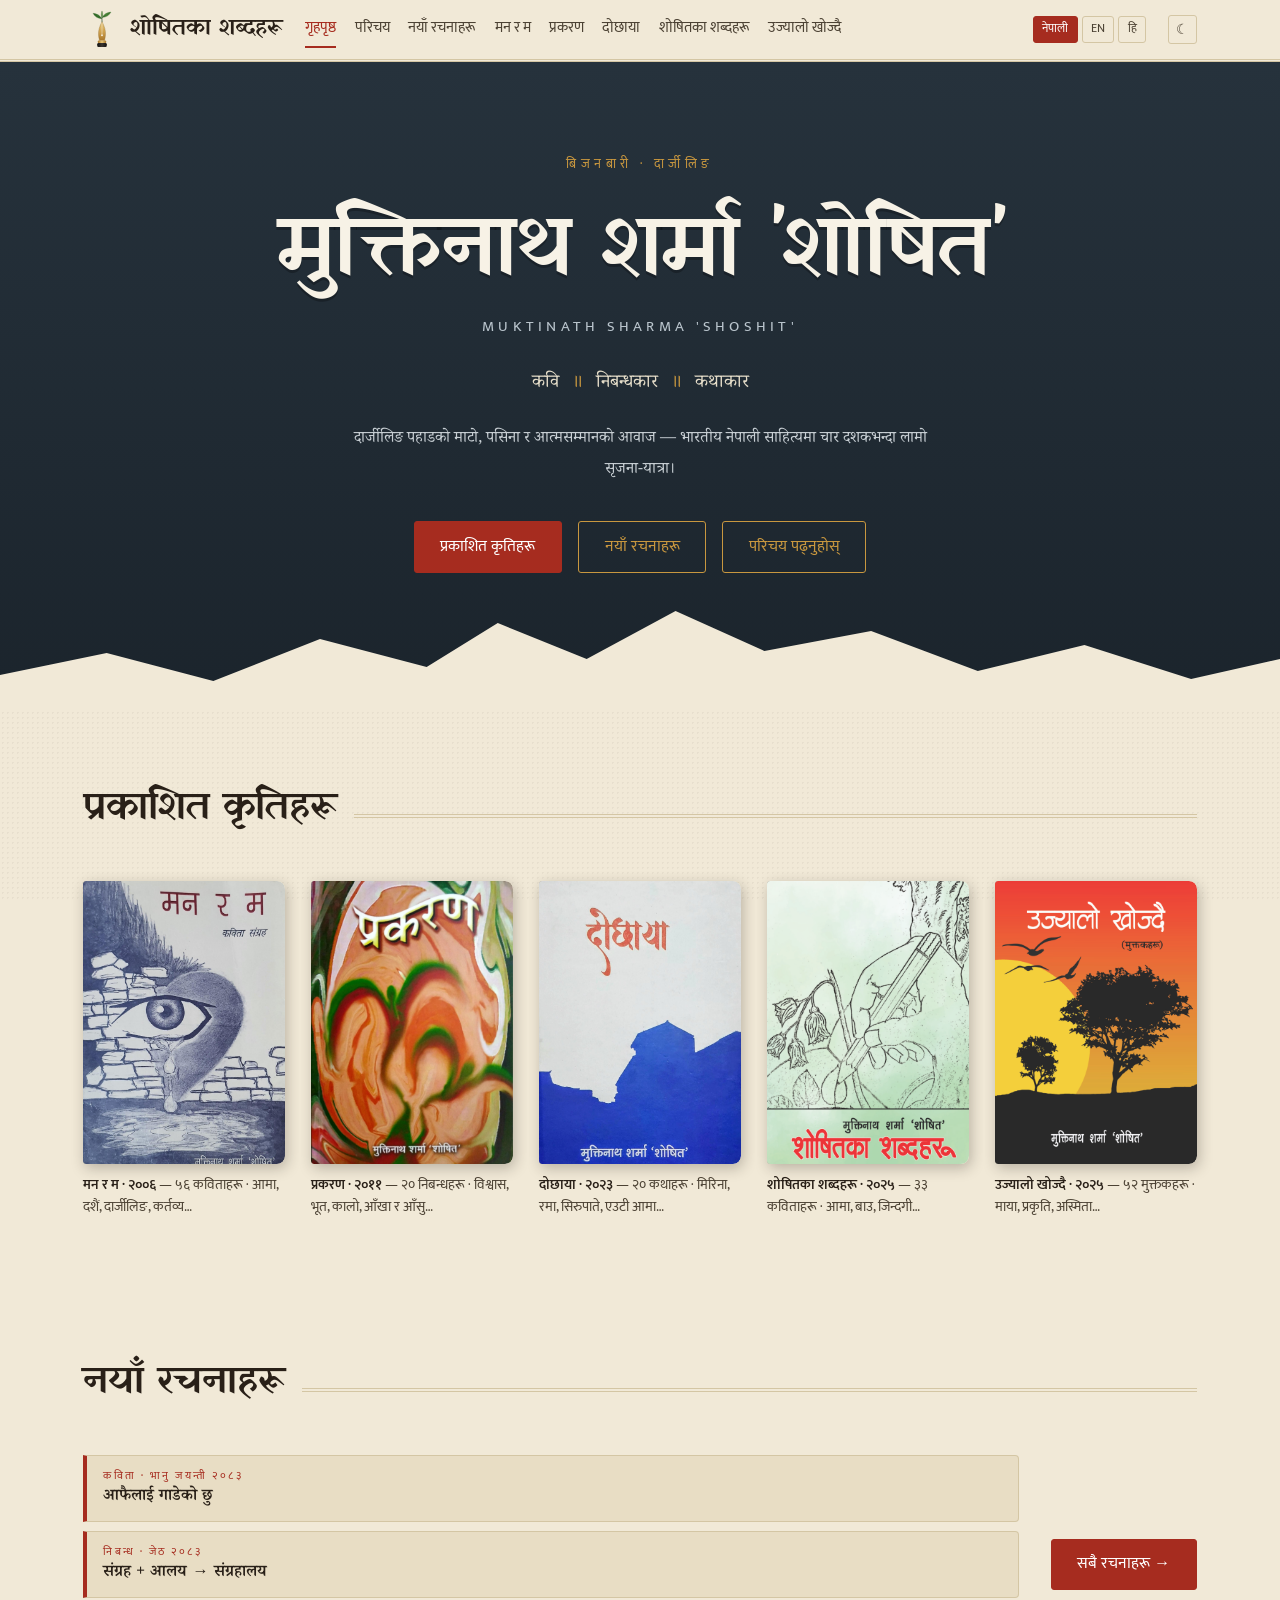
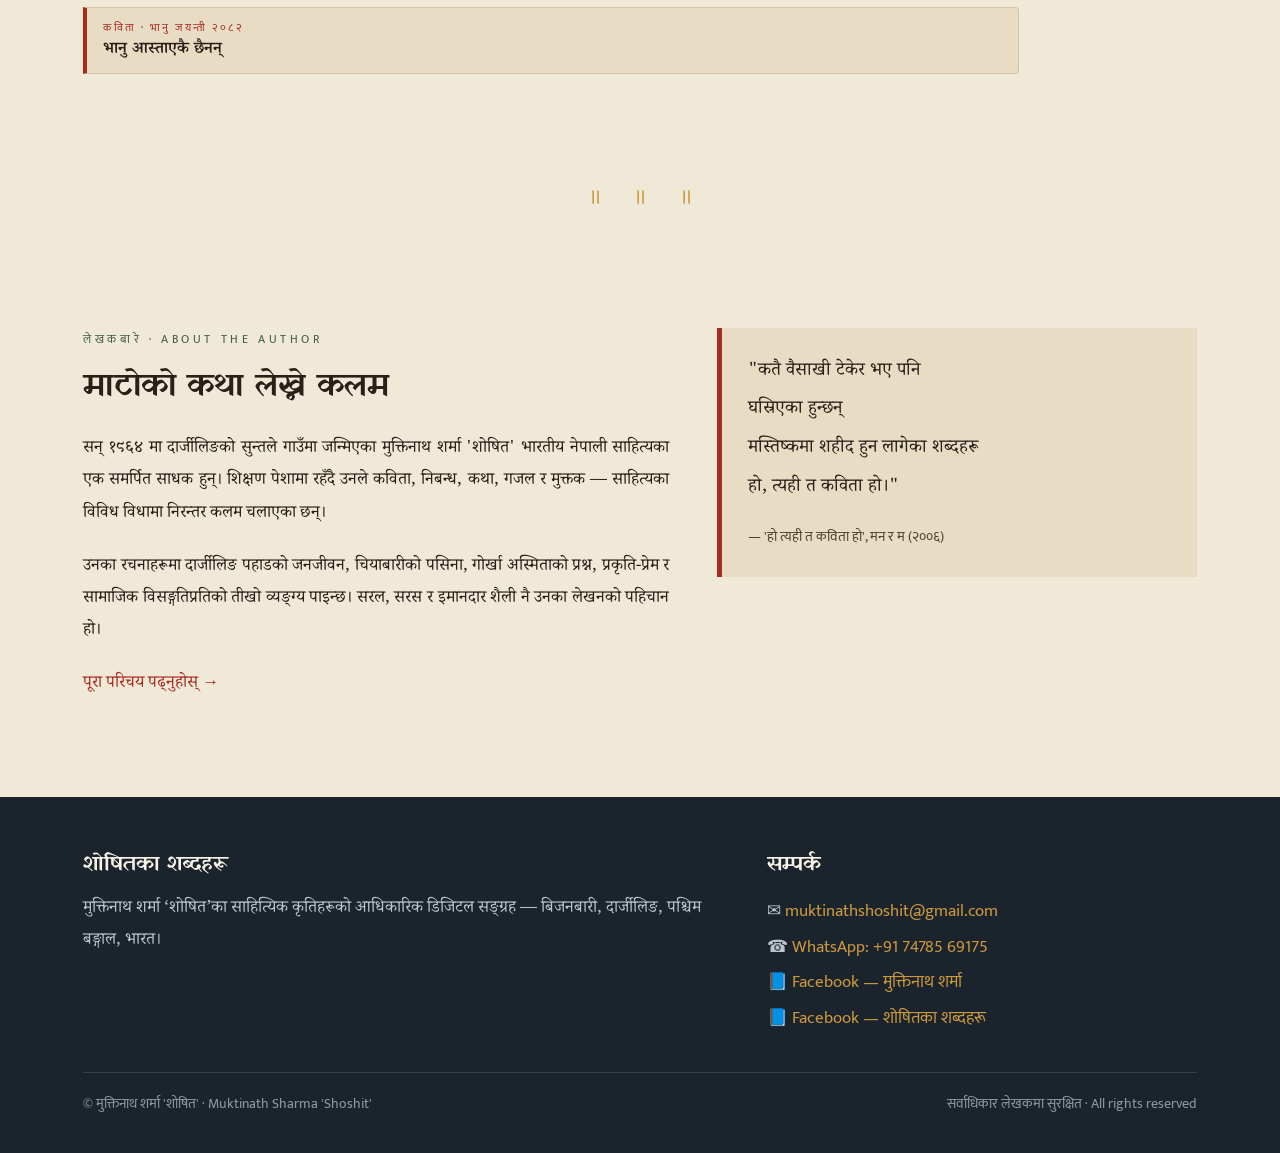
==== index.html @ 1f99b958 "Add New Works quick link and teaser section on home page; fix Hindi roles - Add third CTA button in " ====
<!DOCTYPE html>
<html lang="ne">
<head>
<meta charset="UTF-8">
<meta name="viewport" content="width=device-width, initial-scale=1">
<title>शोषितका शब्दहरू । मुक्तिनाथ शर्मा 'शोषित' — Muktinath Sharma</title>
<meta name="description" content="मुक्तिनाथ शर्मा 'शोषित' — बिजनबारी, दार्जीलिङका कवि, निबन्धकार तथा कथाकारको आधिकारिक साहित्यिक सङ्ग्रह। कविता, निबन्ध, कथा र मुक्तकहरू। Official digital archive of Nepali poet and writer Muktinath Sharma 'Shoshit'.">

<!-- Open Graph -->
<meta property="og:type" content="website">
<meta property="og:site_name" content="शोषितका शब्दहरू">
<meta property="og:url" content="https://shoshit.in/">
<meta property="og:title" content="शोषितका शब्दहरू — मुक्तिनाथ शर्मा 'शोषित'">
<meta property="og:description" content="बिजनबारी, दार्जीलिङका कवि, निबन्धकार तथा कथाकार मुक्तिनाथ शर्मा 'शोषित'का प्रकाशित कृतिहरूको डिजिटल सङ्ग्रह — कविता, निबन्ध, कथा र मुक्तक।">
<meta property="og:image" content="https://shoshit.in/images/covers/man-ra-ma-cover.jpg">
<meta property="og:image:width" content="800">
<meta property="og:image:alt" content="मन र म — मुक्तिनाथ शर्मा 'शोषित'को पहिलो कविता सङ्ग्रह">
<meta property="og:locale" content="ne_NP">

<!-- Twitter / X Card -->
<meta name="twitter:card" content="summary_large_image">
<meta name="twitter:title" content="शोषितका शब्दहरू — मुक्तिनाथ शर्मा 'शोषित'">
<meta name="twitter:description" content="Official digital archive of Nepali poet & writer Muktinath Sharma 'Shoshit' from Bijanbari, Darjeeling — poems, essays, stories, muktak.">
<meta name="twitter:image" content="https://shoshit.in/images/covers/man-ra-ma-cover.jpg">

<!-- Canonical -->
<link rel="canonical" href="https://shoshit.in/">

<!-- JSON-LD: Person + WebSite -->
<script type="application/ld+json">
{
  "@context": "https://schema.org",
  "@graph": [
    {
      "@type": "Person",
      "@id": "https://shoshit.in/#author",
      "name": "Muktinath Sharma 'Shoshit'",
      "alternateName": ["मुक्तिनाथ शर्मा 'शोषित'", "Muktinath Sharma Shoshit"],
      "birthDate": "1964",
      "birthPlace": {
        "@type": "Place",
        "name": "Suntale, Bijanbari, Darjeeling, West Bengal, India"
      },
      "nationality": "Indian",
      "description": "Nepali-language poet, essayist, and story writer from Bijanbari, Darjeeling, West Bengal, India. Author of five published works spanning poetry, essays, and short stories.",
      "url": "https://shoshit.in/",
      "sameAs": [
        "https://facebook.com/muktinathsharma.shosit",
        "https://facebook.com/shositwords"
      ],
      "email": "muktinathshoshit@gmail.com",
      "knowsLanguage": ["ne", "hi", "bn"]
    },
    {
      "@type": "WebSite",
      "@id": "https://shoshit.in/#website",
      "url": "https://shoshit.in/",
      "name": "शोषितका शब्दहरू",
      "description": "Official digital literary archive of Muktinath Sharma 'Shoshit'",
      "author": { "@id": "https://shoshit.in/#author" },
      "inLanguage": ["ne", "en", "hi"]
    }
  ]
}
</script>

<link rel="preconnect" href="https://fonts.googleapis.com">
<link rel="preconnect" href="https://fonts.gstatic.com" crossorigin>
<link href="https://fonts.googleapis.com/css2?family=Yatra+One&family=Noto+Serif+Devanagari:wght@400;600&family=Mukta:wght@400;600&display=swap" rel="stylesheet">
<link rel="stylesheet" href="css/style.css">
<link rel="icon" href="images/shoshit-logo-badge.svg" type="image/svg+xml">
</head>
<body>

<div id="read-progress" role="progressbar" aria-label="Reading progress" aria-valuenow="0" aria-valuemin="0" aria-valuemax="100"></div>
<a class="skip-link" href="#main-content">Skip to content</a>

<header class="site-head">
  <div class="wrap">
    <a class="brand" href="index.html">
      <img src="images/shoshit-logo.svg" alt="" class="brand-logo logo-light" width="38" height="38"><img src="images/shoshit-logo-dark.svg" alt="" class="brand-logo logo-dark" width="38" height="38">
      शोषितका शब्दहरू
    </a>
    <button id="nav-toggle" aria-expanded="false" aria-controls="main-nav" aria-label="Navigation menu">
      <svg width="22" height="18" viewBox="0 0 22 18" fill="none" aria-hidden="true">
        <rect y="0" width="22" height="2.5" rx="1.25" fill="currentColor"/>
        <rect y="7.75" width="22" height="2.5" rx="1.25" fill="currentColor"/>
        <rect y="15.5" width="22" height="2.5" rx="1.25" fill="currentColor"/>
      </svg>
    </button>
    <div class="nav-wrap">
    <nav class="site-nav" id="main-nav" aria-label="मुख्य">
      <a href="index.html" aria-current="page" data-ne="गृहपृष्ठ" data-en="Home" data-hi="मुख्य पृष्ठ">गृहपृष्ठ</a>
      <a href="parichay.html" data-ne="परिचय" data-en="About" data-hi="परिचय">परिचय</a>
      <a href="rachana.html" data-ne="नयाँ रचनाहरू" data-en="New Works" data-hi="नई रचनाएँ">नयाँ रचनाहरू</a>
      <a href="books/man-ra-ma.html" data-ne="मन र म" data-en="Man ra Ma" data-hi="मन र मैं">मन र म</a>
      <a href="books/prakaran.html" data-ne="प्रकरण" data-en="Prakaran" data-hi="प्रकरण">प्रकरण</a>
      <a href="books/dochhaya.html" data-ne="दोछाया" data-en="Dochhaya" data-hi="दोछाया">दोछाया</a>
      <a href="books/shoshitka-shabdaharu.html" data-ne="शोषितका शब्दहरू" data-en="Shoshitka Shabdaharu" data-hi="शोषित के शब्द">शोषितका शब्दहरू</a>
      <a href="books/ujyalo-khojdai.html" data-ne="उज्यालो खोज्दै" data-en="Ujyalo Khojdai" data-hi="उज्यालो खोज्दै">उज्यालो खोज्दै</a>
    </nav>
    </div>
    <div class="lang-switcher" aria-label="Language / भाषा">
      <button class="lang-btn active" data-lang="ne" aria-pressed="true" title="नेपाली">नेपाली</button>
      <button class="lang-btn" data-lang="en" aria-pressed="false" title="English">EN</button>
      <button class="lang-btn" data-lang="hi" aria-pressed="false" title="हिन्दी">हि</button>
    </div>
    <button id="theme-toggle" aria-label="Switch to dark mode" title="Switch to dark mode">☾</button>
  </div>
</header>

<main id="main-content">
  <section class="hero">
    <div class="wrap">
      <span class="invocation" data-ne="बिजनबारी · दार्जीलिङ" data-en="Bijanbari · Darjeeling" data-hi="बिजनबारी · दार्जीलिंग">बिजनबारी · दार्जीलिङ</span>
      <h1>मुक्तिनाथ शर्मा 'शोषित'</h1>
      <div class="latin">MUKTINATH SHARMA 'SHOSHIT'</div>
      <div>
        <p class="roles trans lang-ne">कवि <span class="danda">॥</span> निबन्धकार <span class="danda">॥</span> कथाकार</p>
        <p class="roles trans lang-en" lang="en" hidden>Poet <span class="danda">·</span> Essayist <span class="danda">·</span> Story Writer</p>
        <p class="roles trans lang-hi" lang="hi" hidden>कवि <span class="danda">·</span> निबन्धकार <span class="danda">·</span> कथाकार</p>
      </div>
      <div>
        <p class="lede trans lang-ne">दार्जीलिङ पहाडको माटो, पसिना र आत्मसम्मानको आवाज — भारतीय नेपाली साहित्यमा चार दशकभन्दा लामो सृजना-यात्रा।</p>
        <p class="lede trans lang-en" lang="en" hidden>Voice of the soil, sweat, and dignity of the Darjeeling hills — a creative journey spanning over four decades in Indian Nepali literature.</p>
        <p class="lede trans lang-hi" lang="hi" hidden>दार्जीलिंग की पहाड़ियों की मिट्टी, पसीने और आत्मसम्मान की आवाज़ — भारतीय नेपाली साहित्य में चार दशकों से भी अधिक की रचना-यात्रा।</p>
      </div>
      <div class="cta-row">
        <a class="btn solid" href="#kriti" data-ne="प्रकाशित कृतिहरू" data-en="Published Works" data-hi="प्रकाशित कृतियाँ">प्रकाशित कृतिहरू</a>
        <a class="btn" href="rachana.html" data-ne="नयाँ रचनाहरू" data-en="New Works" data-hi="नई रचनाएँ">नयाँ रचनाहरू</a>
        <a class="btn" href="parichay.html" data-ne="परिचय पढ्नुहोस्" data-en="Read the Profile" data-hi="परिचय पढ़ें">परिचय पढ्नुहोस्</a>
      </div>
    </div>
    <svg class="ridge" viewBox="0 0 1440 110" preserveAspectRatio="none" aria-hidden="true">
      <path d="M0,110 L0,74 L120,52 L240,80 L360,38 L480,66 L560,22 L660,58 L760,10 L860,50 L980,30 L1100,70 L1220,44 L1340,78 L1440,58 L1440,110 Z" style="fill:var(--paper)"/>
    </svg>
  </section>

  <section class="section" id="kriti">
    <div class="section-head">
      <h2 data-ne="प्रकाशित कृतिहरू" data-en="Published Works" data-hi="प्रकाशित कृतियाँ">प्रकाशित कृतिहरू</h2>
      <div class="rule"></div>
    </div>

    <div class="shelf">
      <a class="book" href="books/man-ra-ma.html">
        <div class="cover cover-img">
          <img src="images/covers/man-ra-ma-cover.jpg" alt="मन र म — मुक्तिनाथ शर्मा 'शोषित'" loading="lazy">
        </div>
        <p class="below trans lang-ne"><strong>मन र म · २००६</strong> — ५६ कविताहरू · आमा, दशैं, दार्जीलिङ, कर्तव्य…</p>
        <p class="below trans lang-en" lang="en" hidden><strong>Man ra Ma · 2006</strong> — 56 poems · mother, Dashain, Darjeeling, duty…</p>
        <p class="below trans lang-hi" lang="hi" hidden><strong>मन र मैं · २००६</strong> — ५६ कविताएँ · माँ, दशैं, दार्जीलिंग, कर्तव्य…</p>
      </a>

      <a class="book" href="books/prakaran.html">
        <div class="cover cover-img">
          <img src="images/covers/prakaran-cover.png" alt="प्रकरण — मुक्तिनाथ शर्मा 'शोषित'" loading="lazy">
        </div>
        <p class="below trans lang-ne"><strong>प्रकरण · २०११</strong> — २० निबन्धहरू · विश्वास, भूत, कालो, आँखा र आँसु…</p>
        <p class="below trans lang-en" lang="en" hidden><strong>Prakaran · 2011</strong> — 20 essays · faith, ghosts, black, eyes and tears…</p>
        <p class="below trans lang-hi" lang="hi" hidden><strong>प्रकरण · २०११</strong> — २० निबंध · विश्वास, भूत, काला, आँखें और आँसू…</p>
      </a>

      <a class="book" href="books/dochhaya.html">
        <div class="cover cover-img">
          <img src="images/covers/dochhaya-cover.jpg" alt="दोछाया — मुक्तिनाथ शर्मा 'शोषित'" loading="lazy">
        </div>
        <p class="below trans lang-ne"><strong>दोछाया · २०२३</strong> — २० कथाहरू · मिरिना, रमा, सिरुपाते, एउटी आमा…</p>
        <p class="below trans lang-en" lang="en" hidden><strong>Dochhaya · 2023</strong> — 20 stories · Mirina, Rama, Sirupate, a mother…</p>
        <p class="below trans lang-hi" lang="hi" hidden><strong>दोछाया · २०२३</strong> — २० कहानियाँ · मिरिना, रमा, सिरुपाते, एक माँ…</p>
      </a>

      <a class="book" href="books/shoshitka-shabdaharu.html">
        <div class="cover cover-img">
          <img src="images/covers/shoshitka-shabdaharu-cover.png" alt="शोषितका शब्दहरू — मुक्तिनाथ शर्मा 'शोषित'" loading="lazy">
        </div>
        <p class="below trans lang-ne"><strong>शोषितका शब्दहरू · २०२५</strong> — ३३ कविताहरू · आमा, बाउ, जिन्दगी…</p>
        <p class="below trans lang-en" lang="en" hidden><strong>Shoshitka Shabdaharu · 2025</strong> — 33 poems · mother, father, life…</p>
        <p class="below trans lang-hi" lang="hi" hidden><strong>शोषित के शब्द · २०२५</strong> — ३३ कविताएँ · माँ, बाबा, जिंदगी…</p>
      </a>

      <a class="book" href="books/ujyalo-khojdai.html">
        <div class="cover cover-img">
          <img src="images/covers/ujyalo-khojdai-cover.png" alt="उज्यालो खोज्दै — मुक्तिनाथ शर्मा 'शोषित'" loading="lazy">
        </div>
        <p class="below trans lang-ne"><strong>उज्यालो खोज्दै · २०२५</strong> — ५२ मुक्तकहरू · माया, प्रकृति, अस्मिता…</p>
        <p class="below trans lang-en" lang="en" hidden><strong>Ujyalo Khojdai · 2025</strong> — 52 muktaks · love, nature, identity…</p>
        <p class="below trans lang-hi" lang="hi" hidden><strong>उज्यालो खोज्दै · २०२५</strong> — ५२ मुक्तक · प्रेम, प्रकृति, अस्मिता…</p>
      </a>
    </div>
  </section>

  <section class="section" id="rachana-teaser">
    <div class="section-head">
      <h2 data-ne="नयाँ रचनाहरू" data-en="New Works" data-hi="नई रचनाएँ">नयाँ रचनाहरू</h2>
      <div class="rule"></div>
    </div>
    <div class="recent-strip">
      <div class="recent-items">
        <a class="recent-item" href="rachana.html#p3">
          <span class="recent-kicker" data-ne="कविता · भानु जयन्ती २०८३" data-en="Poem · Bhanu Jayanti 2083 BS" data-hi="कविता · भानु जयंती २०८३">कविता · भानु जयन्ती २०८३</span>
          <span class="recent-title" data-ne="आफैलाई गाडेको छु" data-en="I Have Buried Myself" data-hi="मैंने खुद को दफ़ना दिया">आफैलाई गाडेको छु</span>
        </a>
        <a class="recent-item" href="rachana.html#p2">
          <span class="recent-kicker" data-ne="निबन्ध · जेठ २०८३" data-en="Essay · Jestha 2083 BS" data-hi="निबंध · जेठ २०८३">निबन्ध · जेठ २०८३</span>
          <span class="recent-title" data-ne="संग्रह + आलय → संग्रहालय" data-en="Sangrah + Aalay → Sangrahalaya" data-hi="संग्रह + आलय → संग्रहालय">संग्रह + आलय → संग्रहालय</span>
        </a>
        <a class="recent-item" href="rachana.html#p1">
          <span class="recent-kicker" data-ne="कविता · भानु जयन्ती २०८२" data-en="Poem · Bhanu Jayanti 2082 BS" data-hi="कविता · भानु जयंती २०८२">कविता · भानु जयन्ती २०८२</span>
          <span class="recent-title" data-ne="भानु आस्ताएकै छैनन्" data-en="Bhanu Has Never Set" data-hi="भानु अस्त नहीं हुए">भानु आस्ताएकै छैनन्</span>
        </a>
      </div>
      <a class="btn solid recent-cta" href="rachana.html" data-ne="सबै रचनाहरू →" data-en="All New Works →" data-hi="सभी रचनाएँ →">सबै रचनाहरू →</a>
    </div>
  </section>

  <div class="dd" aria-hidden="true">॥ ॥ ॥</div>

  <section class="section">
    <div class="intro-grid">
      <div>
        <span class="eyebrow">लेखकबारे · About the Author</span>
        <div class="trans lang-ne">
          <h2 class="intro-heading">माटोको कथा लेख्ने कलम</h2>
          <div class="prose">
            <p>सन् १९६४ मा दार्जीलिङको सुन्तले गाउँमा जन्मिएका मुक्तिनाथ शर्मा 'शोषित' भारतीय नेपाली साहित्यका एक समर्पित साधक हुन्। शिक्षण पेशामा रहँदै उनले कविता, निबन्ध, कथा, गजल र मुक्तक — साहित्यका विविध विधामा निरन्तर कलम चलाएका छन्।</p>
            <p>उनका रचनाहरूमा दार्जीलिङ पहाडको जनजीवन, चियाबारीको पसिना, गोर्खा अस्मिताको प्रश्न, प्रकृति-प्रेम र सामाजिक विसङ्गतिप्रतिको तीखो व्यङ्ग्य पाइन्छ। सरल, सरस र इमानदार शैली नै उनका लेखनको पहिचान हो।</p>
            <p><a href="parichay.html">पूरा परिचय पढ्नुहोस् →</a></p>
          </div>
        </div>
        <div class="trans lang-en" lang="en" hidden>
          <h2 class="intro-heading">A Pen that Writes of Soil</h2>
          <div class="prose">
            <p>Born in 1964 in the village of Suntale, Darjeeling, Muktinath Sharma 'Shoshit' is a dedicated practitioner of Indian Nepali literature. While working as a teacher, he has continuously written across diverse literary forms — poetry, essays, stories, ghazals, and muktak.</p>
            <p>His writing explores the everyday life of the Darjeeling hills, the labour of the tea gardens, questions of Gorkha identity, love of nature, and sharp satire on social injustice. Simple, graceful, and honest — that is the hallmark of his style.</p>
            <p><a href="parichay.html">Read the full profile →</a></p>
          </div>
        </div>
        <div class="trans lang-hi" lang="hi" hidden>
          <h2 class="intro-heading">माटी की कथा लिखने वाली कलम</h2>
          <div class="prose">
            <p>सन् 1964 में दार्जीलिंग के सुन्तले गाँव में जन्मे मुक्तिनाथ शर्मा 'शोषित' भारतीय नेपाली साहित्य के एक समर्पित साधक हैं। शिक्षण पेशे से जुड़े रहते हुए उन्होंने कविता, निबंध, कथा, ग़ज़ल और मुक्तक — साहित्य की विविध विधाओं में निरंतर लेखनी चलाई है।</p>
            <p>उनकी रचनाओं में दार्जीलिंग की पहाड़ी जिंदगी, चाय बागानों का पसीना, गोरखा अस्मिता के सवाल, प्रकृति-प्रेम और सामाजिक विसंगतियों पर तीखा व्यंग्य मिलता है। सरल, सरस और ईमानदार शैली ही उनके लेखन की पहचान है।</p>
            <p><a href="parichay.html">पूरा परिचय पढ़ें →</a></p>
          </div>
        </div>
      </div>
      <div>
        <blockquote class="quote trans lang-ne">
          "कतै वैसाखी टेकेर भए पनि<br>
          घस्रिएका हुन्छन्<br>
          मस्तिष्कमा शहीद हुन लागेका शब्दहरू<br>
          हो, त्यही त कविता हो।"
          <footer>— 'हो त्यही त कविता हो', मन र म (२००६)</footer>
        </blockquote>
        <blockquote class="quote trans lang-en" lang="en" hidden>
          "Even on crutches if it must —<br>
          dragging itself along,<br>
          the word on the verge of martyrdom in the mind:<br>
          yes, that is what poetry is."
          <footer>— 'That Is What Poetry Is', Man ra Ma (2006)</footer>
        </blockquote>
        <blockquote class="quote trans lang-hi" lang="hi" hidden>
          "कहीं बैसाखी के सहारे ही सही —<br>
          घसीटते हुए चलते हैं<br>
          मन में शहीद होने को आतुर शब्द :<br>
          हाँ, वही तो कविता है।"
          <footer>— 'हाँ, वही तो कविता है', मन र म (२००६)</footer>
        </blockquote>
      </div>
    </div>
  </section>
</main>

<footer class="site-foot">
  <div class="wrap">
    <div class="foot-grid">
      <div>
        <h4 data-ne="शोषितका शब्दहरू" data-en="Shoshitka Shabdaharu" data-hi="शोषित के शब्द">शोषितका शब्दहरू</h4>
        <p data-ne="मुक्तिनाथ शर्मा &#x2018;शोषित&#x2019;का साहित्यिक कृतिहरूको आधिकारिक डिजिटल सङ्ग्रह — बिजनबारी, दार्जीलिङ, पश्चिम बङ्गाल, भारत।" data-en="Official digital archive of the literary works of Muktinath Sharma &#x2018;Shoshit&#x2019; — Bijanbari, Darjeeling, West Bengal, India." data-hi="मुक्तिनाथ शर्मा &#x2018;शोषित&#x2019; की साहित्यिक कृतियों का आधिकारिक डिजिटल संग्रह — बिजनबारी, दार्जीलिंग, पश्चिम बंगाल, भारत।">मुक्तिनाथ शर्मा 'शोषित'का साहित्यिक कृतिहरूको आधिकारिक डिजिटल सङ्ग्रह — बिजनबारी, दार्जीलिङ, पश्चिम बङ्गाल, भारत।</p>
      </div>
      <div>
        <h4 data-ne="सम्पर्क" data-en="Contact" data-hi="संपर्क">सम्पर्क</h4>
        <ul class="contact-list">
          <li>✉ <a href="mailto:muktinathshoshit@gmail.com">muktinathshoshit@gmail.com</a></li>
          <li>☎ <a href="https://wa.me/+917478569175" rel="noopener noreferrer">WhatsApp: +91 74785 69175</a></li>
          <li>📘 <a href="https://facebook.com/muktinathsharma.shosit" rel="noopener noreferrer">Facebook — मुक्तिनाथ शर्मा</a></li>
          <li>📘 <a href="https://facebook.com/shositwords" rel="noopener noreferrer">Facebook — शोषितका शब्दहरू</a></li>
        </ul>
      </div>
    </div>
    <div class="copy">
      <span>© मुक्तिनाथ शर्मा 'शोषित' · Muktinath Sharma 'Shoshit'</span>
      <span>सर्वाधिकार लेखकमा सुरक्षित · All rights reserved</span>
    </div>
  </div>
</footer>

<button id="back-top" aria-label="Back to top" title="Back to top">↑</button>
<script src="js/site.js"></script>
</body>
</html>
---- css/style.css ----
/* ============================================================
   शोषितका शब्दहरू — Muktinath Sharma 'Shoshit'
   Professional literary archive — shoshit.in
   Design tokens (light):
     Ink        #292018   (deep book ink)
     Paper      #f1e9d7   (aged press paper)
     Paper-2    #e8ddc4   (deeper paper, cards)
     Sindoor    #a62c1f   (vermilion accent)
     Tea        #42604a   (tea-garden green)
     Dusk       #26323c   (Kanchenjunga dusk — hero)
     Gold       #c8973f   (marigold / brass)
   Design tokens (dark):
     Ink        #ddd3bc   (warm lamp-lit cream)
     Paper      #161e27   (deep mountain night)
     Paper-2    #1d2a36   (moonlit card surface)
     Sindoor    #c83a28   (vermilion, brightened for dark)
     Tea        #528a62   (tea-green, brightened)
     Dusk       #0e1822   (midnight hero/footer)
     Gold       #d4a84a   (brass, brightened)
   Type:
     Display    'Yatra One'            (author name, book titles)
     Body       'Noto Serif Devanagari'(literary text)
     Utility    'Mukta'                (nav, labels, captions)
   ============================================================ */

:root{
  --ink:#292018;
  --ink-soft:#4c4234;
  --paper:#f1e9d7;
  --paper-2:#e8ddc4;
  --line:#d4c6a4;
  --sindoor:#a62c1f;
  --tea:#42604a;
  --dusk:#26323c;
  --dusk-2:#1b242c;
  --gold:#c8973f;
  --cream:#f7f2e6;
  --disp:'Yatra One', 'Noto Serif Devanagari', serif;
  --body:'Noto Serif Devanagari', 'Kalimati', serif;
  --ui:'Mukta', 'Noto Sans Devanagari', sans-serif;
  --measure: 44rem;
}

/* ── Dark mode token overrides ── */
@media (prefers-color-scheme: dark) {
  :root {
    --ink:#ddd3bc;
    --ink-soft:#a89880;
    --paper:#161e27;
    --paper-2:#1d2a36;
    --line:#2c3c4e;
    --sindoor:#c83a28;
    --tea:#528a62;
    --dusk:#0e1822;
    --dusk-2:#080f18;
    --gold:#d4a84a;
    --cream:#e8dfc8;
  }
}
:root[data-theme="dark"] {
  --ink:#ddd3bc;
  --ink-soft:#a89880;
  --paper:#161e27;
  --paper-2:#1d2a36;
  --line:#2c3c4e;
  --sindoor:#c83a28;
  --tea:#528a62;
  --dusk:#0e1822;
  --dusk-2:#080f18;
  --gold:#d4a84a;
  --cream:#e8dfc8;
}
:root[data-theme="light"] {
  --ink:#292018;
  --ink-soft:#4c4234;
  --paper:#f1e9d7;
  --paper-2:#e8ddc4;
  --line:#d4c6a4;
  --sindoor:#a62c1f;
  --tea:#42604a;
  --dusk:#26323c;
  --dusk-2:#1b242c;
  --gold:#c8973f;
  --cream:#f7f2e6;
}

*{box-sizing:border-box; margin:0; padding:0;}
html{scroll-behavior:smooth;}
@media (prefers-reduced-motion: reduce){
  html{scroll-behavior:auto;}
  *,*::before,*::after{animation:none !important; transition:none !important;}
}

body{
  font-family:var(--body);
  background:var(--paper);
  color:var(--ink);
  line-height:1.9;
  font-size:1.06rem;
  -webkit-font-smoothing:antialiased;
}

/* subtle paper grain */
body::before{
  content:"";
  position:fixed; inset:0; pointer-events:none; z-index:0;
  background-image:radial-gradient(rgba(41,32,24,.045) 1px, transparent 1px);
  background-size:5px 5px;
  mix-blend-mode:multiply;
}
@media (prefers-color-scheme: dark){
  body::before{ mix-blend-mode:screen; background-image:radial-gradient(rgba(255,255,255,.04) 1px, transparent 1px); }
}
:root[data-theme="dark"] body::before{ mix-blend-mode:screen; background-image:radial-gradient(rgba(255,255,255,.04) 1px, transparent 1px); }
:root[data-theme="light"] body::before{ mix-blend-mode:multiply; background-image:radial-gradient(rgba(41,32,24,.045) 1px, transparent 1px); }
main, header, footer{position:relative; z-index:1;}

a{color:var(--sindoor); text-decoration:none;}
a:hover{text-decoration:underline; text-underline-offset:4px;}
a:focus-visible, button:focus-visible{
  outline:3px solid var(--gold); outline-offset:3px; border-radius:2px;
}

/* ---------- header ---------- */
/* ── skip nav for keyboard / screen reader users ── */
.skip-link{
  position:absolute; left:-9999px; top:.5rem;
  background:var(--sindoor); color:#fff;
  padding:.4rem 1rem; border-radius:3px;
  font-family:var(--ui); font-size:.9rem;
  z-index:200;
}
.skip-link:focus{ left:1rem; }

/* ── reading progress bar ── */
#read-progress{
  position:fixed; top:0; left:0; z-index:200;
  height:3px; width:0%;
  background:var(--sindoor);
  transition:width .08s linear;
  pointer-events:none;
}

.site-head{
  border-bottom:3px double var(--line);
  background:var(--paper);
  position:sticky; top:0; z-index:50;
}
.site-head .wrap{
  max-width:72rem; margin:0 auto; padding:.65rem 1.2rem;
  display:flex; align-items:center; gap:1.4rem; flex-wrap:wrap;
}
.brand{
  font-family:var(--disp);
  font-size:1.35rem;
  color:var(--ink);
  white-space:nowrap;
  line-height:1.3;
  display:flex; align-items:center; gap:.55rem;
}
.brand:hover{text-decoration:none; color:var(--sindoor);}
.brand-logo{
  height:38px; width:38px; flex-shrink:0;
  display:block;
  border-radius:7px;
}
.logo-dark{ display:none; }
@media(prefers-color-scheme:dark){
  :root:not([data-theme="light"]) .logo-light{ display:none; }
  :root:not([data-theme="light"]) .logo-dark{ display:block; }
}
[data-theme="dark"] .logo-light{ display:none; }
[data-theme="dark"] .logo-dark{ display:block; }
.nav-wrap{
  position:relative; flex:1 1 0; min-width:0;
  overflow:hidden;
}
.nav-wrap::after{
  content:'';
  position:absolute; top:0; right:0; bottom:0; width:2.5rem;
  background:linear-gradient(to right, transparent, var(--paper));
  pointer-events:none;
}
.site-nav{
  display:flex; gap:1.15rem; flex-wrap:nowrap;
  overflow-x:auto; -webkit-overflow-scrolling:touch;
  font-family:var(--ui); font-size:.95rem;
  scrollbar-width:none;
}
.site-nav::-webkit-scrollbar{display:none;}
.site-nav a{color:var(--ink-soft); white-space:nowrap; padding:.2rem 0;}
.site-nav a:hover{color:var(--sindoor); text-decoration:none;}
.site-nav a[aria-current="page"]{
  color:var(--sindoor);
  border-bottom:2px solid var(--sindoor);
}

/* ── theme toggle ── */
#theme-toggle{
  background:none; border:1px solid var(--line);
  border-radius:3px; padding:.18rem .42rem;
  font-size:.88rem; cursor:pointer; color:var(--ink-soft);
  flex-shrink:0; line-height:1.5;
  transition:background .15s, color .15s, border-color .15s;
}
#theme-toggle:hover{
  background:var(--paper-2); border-color:var(--gold); color:var(--ink);
}

/* ── language switcher ── */
.lang-switcher{
  display:flex; gap:.25rem; margin-left:auto; flex-shrink:0;
}
.lang-btn{
  background:none; border:1px solid var(--line);
  border-radius:3px; padding:.18rem .52rem;
  font-size:.78rem; font-family:var(--ui);
  color:var(--ink-soft); cursor:pointer;
  transition:background .15s, color .15s, border-color .15s;
  line-height:1.5;
}
.lang-btn:hover{ background:var(--paper-2); border-color:var(--gold); color:var(--ink); }
.lang-btn.active,
.lang-btn[aria-pressed="true"]{
  background:var(--sindoor); border-color:var(--sindoor); color:#fff;
}

/* ── mobile nav hamburger ── */
#nav-toggle{
  display:none; background:none; border:none; cursor:pointer;
  padding:.3rem .4rem; margin-left:auto; color:var(--ink);
  line-height:1;
}
#nav-toggle svg{ display:block; }
@media (max-width:700px){
  #nav-toggle{ display:flex; align-items:center; }
  .brand{ flex:1 1 0; min-width:0; overflow:hidden; }
  .nav-wrap{ display:none; }
  .nav-wrap.nav-open{ display:block; position:static; overflow:visible; flex:none; width:0; min-width:0; }
  .site-nav{
    flex-direction:column;
    position:absolute; top:100%; left:0; right:0; z-index:49;
    background:var(--paper); border-bottom:2px solid var(--line);
    padding:.8rem 1.2rem 1rem; gap:.55rem;
    box-shadow:0 4px 12px rgba(41,32,24,.12);
  }
  .nav-wrap::after{ display:none; }
  .site-head .wrap{
    position:relative; flex-wrap:nowrap; gap:.6rem;
  }
}

/* ---------- hero (home) ---------- */
.hero{
  background:linear-gradient(180deg, var(--dusk) 0%, var(--dusk-2) 100%);
  color:var(--cream);
  overflow:hidden;
  position:relative;
}
/* Kanchenjunga ridgeline */
.hero .ridge{
  position:absolute; left:0; right:0; bottom:-2px; height:110px; width:100%;
  display:block;
}
.hero .wrap{
  max-width:72rem; margin:0 auto;
  padding:5.5rem 1.2rem 8.5rem;
  text-align:center;
}
.hero .invocation{
  font-family:var(--ui); letter-spacing:.35em; font-size:.8rem;
  color:var(--gold); text-transform:uppercase;
}
.hero h1{
  font-family:var(--disp);
  font-weight:400;
  font-size:clamp(2.6rem, 7vw, 5.2rem);
  line-height:1.35;
  margin:.8rem 0 .4rem;
  color:var(--cream);
  text-shadow:0 3px 0 rgba(0,0,0,.25);
}
.hero .latin{
  font-family:var(--ui); letter-spacing:.28em; font-size:.95rem;
  color:#b9c4cc;
}
.hero .roles{
  margin-top:1.6rem;
  font-size:1.15rem;
  color:#e4dcc8;
}
.hero .roles .danda{color:var(--gold); padding:0 .5rem;}
.hero .lede{
  max-width:38rem; margin:1.4rem auto 0; color:#c8cfd4; font-size:1rem;
}
.hero .cta-row{margin-top:2.2rem; display:flex; gap:1rem; justify-content:center; flex-wrap:wrap;}
.btn{
  display:inline-block; font-family:var(--ui); font-size:1rem;
  padding:.6rem 1.6rem; border-radius:3px;
  border:1.5px solid var(--gold);
  color:var(--gold);
  transition:background .2s, color .2s;
}
.btn:hover{background:var(--gold); color:var(--dusk-2); text-decoration:none;}
.btn.solid{background:var(--sindoor); border-color:var(--sindoor); color:#fff;}
.btn.solid:hover{background:#8c2317;}

/* ---------- section scaffolding ---------- */
.section{max-width:72rem; margin:0 auto; padding:4rem 1.2rem;}
.section-head{
  display:flex; align-items:baseline; gap:1rem; margin-bottom:2.2rem;
}
.section-head h2{
  font-family:var(--disp); font-weight:400;
  font-size:clamp(1.7rem, 3.5vw, 2.4rem);
  color:var(--ink);
}
.section-head .rule{
  flex:1; height:0;
  border-top:1px solid var(--line);
  border-bottom:1px solid var(--line);
  padding-top:2px;
}
.eyebrow{
  font-family:var(--ui); letter-spacing:.3em; font-size:.75rem;
  color:var(--tea); text-transform:uppercase; display:block; margin-bottom:.4rem;
}

/* ---------- book shelf (signature element) ---------- */
.shelf{
  display:grid;
  grid-template-columns:repeat(auto-fit, minmax(190px, 1fr));
  gap:1.6rem;
  align-items:end;
}
.book{
  display:flex; flex-direction:column; text-decoration:none; color:var(--ink);
}
.book:hover{text-decoration:none;}
.cover{
  aspect-ratio:5/7;
  border-radius:3px 8px 8px 3px;
  padding:1.1rem 1rem 1rem 1.35rem;
  overflow:hidden;
  color:var(--cream);
  position:relative;
  display:flex; flex-direction:column;
  box-shadow:
    inset 6px 0 0 rgba(0,0,0,.22),   /* spine */
    inset 8px 0 0 rgba(255,255,255,.08),
    2px 4px 14px rgba(41,32,24,.28);
  transition:transform .25s ease, box-shadow .25s ease;
}
.book:hover .cover{
  transform:translateY(-8px) rotate(-1.2deg);
  box-shadow:
    inset 6px 0 0 rgba(0,0,0,.22),
    inset 8px 0 0 rgba(255,255,255,.08),
    6px 14px 26px rgba(41,32,24,.35);
}
.cover .genre{
  font-family:var(--ui); font-size:.72rem; letter-spacing:.25em;
  opacity:.85; text-transform:uppercase;
}
.cover .aksara{
  font-family:var(--disp);
  font-size:clamp(4rem, 9vw, 5.6rem);
  line-height:1.1;
  margin:auto 0;
  opacity:.32;
  align-self:flex-end;
  user-select:none;
}
.cover h3{
  font-family:var(--disp); font-weight:400;
  font-size:1.45rem; line-height:1.5;
}
.cover .year{
  font-family:var(--ui); font-size:.8rem; opacity:.8; margin-top:.2rem;
}
.cover.c-manrama{background:linear-gradient(160deg,#42604a,#2c4334);}
.cover.c-prakaran{background:linear-gradient(160deg,#a62c1f,#7c1f14);}
.cover.c-dochhaya{background:linear-gradient(160deg,#26323c,#161f26);}
.cover.c-shabda{background:linear-gradient(160deg,#8a5a17,#6a430d);}
.cover.c-ujyalo{background:linear-gradient(160deg,#5b3a5e,#3f2742);}
.cover.cover-img{padding:0; background:none;}
.cover.cover-img img{width:100%; height:100%; object-fit:cover; display:block; border-radius:3px 8px 8px 3px;}
.book .below{
  font-family:var(--ui); font-size:.9rem; color:var(--ink-soft);
  margin-top:.7rem; line-height:1.5;
}
.book .below strong{color:var(--ink); font-weight:600;}

/* ---------- home: intro strip ---------- */
.intro-heading{
  font-family:var(--disp); font-weight:400;
  font-size:2rem; margin-bottom:1rem;
}
.intro-grid{
  display:grid; grid-template-columns:1.1fr .9fr; gap:3rem; align-items:start;
}
@media (max-width:760px){ .intro-grid{grid-template-columns:1fr;} }
.intro-grid .quote{
  background:var(--paper-2);
  border-left:5px solid var(--sindoor);
  padding:1.6rem 1.6rem;
  font-size:1.15rem;
  line-height:2.1;
}
.intro-grid .quote footer{
  margin-top:.9rem; font-family:var(--ui); font-size:.85rem; color:var(--ink-soft);
}

/* ---------- divider motif ---------- */
.dd{
  text-align:center; color:var(--gold);
  font-size:1.4rem; letter-spacing:.6em;
  padding:0 0 0 .6em;
  margin:2.6rem 0;
  user-select:none;
}

/* ---------- reading pages ---------- */
.work-hero{
  background:var(--dusk); color:var(--cream);
  padding:3.4rem 1.2rem 3rem;
}
.work-hero.t-manrama{background:linear-gradient(160deg,#42604a,#243a2c);}
.work-hero.t-prakaran{background:linear-gradient(160deg,#a62c1f,#6e1b11);}
.work-hero.t-dochhaya{background:linear-gradient(160deg,#26323c,#141c23);}
.work-hero.t-shabda{background:linear-gradient(160deg,#8a5a17,#5c3a0b);}
.work-hero.t-ujyalo{background:linear-gradient(160deg,#5b3a5e,#35203a);}
.work-hero.t-rachana{background:linear-gradient(160deg,#26323c,#0f181f);}
.work-hero .wrap{max-width:72rem; margin:0 auto; display:flex; align-items:flex-end; gap:2.4rem;}
.work-hero .hero-cover{
  flex:0 0 auto; width:clamp(100px,14vw,170px);
  border-radius:3px 8px 8px 3px;
  box-shadow:4px 6px 20px rgba(0,0,0,.45);
  overflow:hidden; align-self:flex-end;
}
.work-hero .hero-cover img{width:100%; display:block;}
.work-hero .hero-text{flex:1 1 0; min-width:0;}
.work-hero .eyebrow{color:rgba(255,255,255,.75);}
.work-hero h1{
  font-family:var(--disp); font-weight:400;
  font-size:clamp(2.2rem, 5vw, 3.6rem); line-height:1.4;
}
.work-hero .sub{font-family:var(--ui); color:rgba(255,255,255,.85); margin-top:.4rem;}
@media(max-width:600px){.work-hero .hero-cover{width:80px;} .work-hero .wrap{gap:1.4rem;}}

.reader{
  max-width:72rem; margin:0 auto; padding:3rem 1.2rem 5rem;
  display:grid; grid-template-columns:16rem minmax(0,1fr); gap:3.5rem;
}
@media (max-width:900px){ .reader{grid-template-columns:1fr; gap:2rem;} }

.toc{
  font-family:var(--ui); font-size:.92rem;
}
@media (min-width:901px){
  .toc{position:sticky; top:5rem; align-self:start; max-height:calc(100vh - 7rem); overflow:auto; padding-right:.5rem;}
}
.toc h2{
  font-size:.8rem; letter-spacing:.25em; text-transform:uppercase;
  color:var(--tea); margin-bottom:.8rem; font-weight:600;
}
.toc ol{list-style:none; counter-reset:t;}
.toc li{border-bottom:1px dotted var(--line);}
.toc a{
  display:block; padding:.38rem .2rem; color:var(--ink-soft);
  counter-increment:t;
}
.toc a::before{
  content:counter(t, devanagari) ". ";
  color:var(--gold); font-weight:600;
}
.toc a:hover{color:var(--sindoor); text-decoration:none; background:var(--paper-2);}
details.toc-fold{margin-bottom:1.5rem;}
details.toc-fold summary{
  font-family:var(--ui); cursor:pointer; color:var(--sindoor);
  padding:.6rem .9rem; border:1px solid var(--line); border-radius:4px;
  background:var(--paper-2); font-size:1rem;
}
@media (min-width:901px){
  details.toc-fold{display:contents;}
  details.toc-fold summary{display:none;}
}
@media (max-width:900px){
  details.toc-fold .toc{position:static; max-height:none;}
}

.works{min-width:0;}
.reader > .works:only-child{grid-column: 1 / -1;}

/* occasion group divider — groups pieces by event / date */
.occasion-group{
  padding:.9rem 0 .5rem;
  border-top:2px solid var(--line);
  margin-top:2rem;
}
.occasion-group:first-child{margin-top:0; border-top:none; padding-top:0;}
.occasion-heading{
  display:block;
  font-family:var(--ui); font-size:.78rem; letter-spacing:.22em;
  text-transform:uppercase; color:var(--gold); font-weight:600;
  margin-bottom:.1rem;
}
.toc-occasion{
  display:block;
  font-family:var(--ui); font-size:.75rem; letter-spacing:.18em;
  text-transform:uppercase; color:var(--gold);
  margin:.75rem 0 .15rem;
}
.toc-occasion ~ ol{ margin-left:1rem; }

.piece{
  padding:2.6rem 0;
  border-bottom:1px solid var(--line);
  scroll-margin-top:5rem;
}
.piece:first-child{padding-top:0;}
.piece:last-child{border-bottom:none;}
.piece h3{
  font-family:var(--disp); font-weight:400;
  font-size:1.6rem; color:var(--sindoor);
  margin-bottom:1.1rem; line-height:1.5;
}
.piece .kicker{
  font-family:var(--ui); font-size:.78rem; letter-spacing:.25em;
  text-transform:uppercase; color:var(--tea); display:block; margin-bottom:.2rem;
}
.piece .byline{
  font-family:var(--ui); font-size:.9rem; color:var(--ink-soft); margin-bottom:1rem;
}

/* verse: preserve line breaks */
.verse{
  white-space:pre-line;
  max-width:var(--measure);
  line-height:2.15;
}
/* prose: paragraphs */
.prose{max-width:var(--measure);}
.prose p{margin-bottom:1.3rem; text-align:justify; text-justify:inter-word;}
.prose p:last-child{margin-bottom:0;}
.prose .vq{  /* verse quoted inside prose */
  white-space:pre-line; text-align:left;
  border-left:3px solid var(--gold);
  padding:.4rem 0 .4rem 1.2rem; margin:1.4rem 0;
  color:var(--ink-soft);
}
.sig{
  font-family:var(--ui); color:var(--ink-soft); font-size:.92rem;
  margin-top:1.2rem;
}
/* flowing prose from plain text: blank line = paragraph gap */
.prose-flow{
  white-space:pre-line;
  max-width:var(--measure);
  line-height:2;
}

.top-link{
  display:inline-block; margin-top:1rem;
  font-family:var(--ui); font-size:.85rem; color:var(--tea);
}

/* front-matter cards */
.frontmatter{
  background:var(--paper-2); border:1px solid var(--line); border-radius:4px;
  padding:1.8rem; margin-bottom:2.4rem;
}
.frontmatter h3{color:var(--ink);}

/* frontmatter with a named preface / byline author */
.fm-byline{ border-left:4px solid var(--sindoor); }
.fm-header{
  margin-bottom:1.5rem;
  padding-bottom:1.2rem;
  border-bottom:1px solid var(--line);
}
.fm-type,
.frontmatter .kicker{
  font-family:var(--ui);
  font-size:.72rem;
  letter-spacing:.25em;
  text-transform:uppercase;
  color:var(--tea);
  display:block;
  margin-bottom:.45rem;
}
.fm-name{
  font-family:var(--disp);
  font-size:1.65rem;
  font-weight:400;
  color:var(--sindoor);
  line-height:1.25;
  margin:0;
}
.fm-title{
  font-family:var(--body);
  font-size:1rem;
  color:var(--ink-soft);
  margin:.3rem 0 .45rem;
  line-height:1.6;
  font-style:italic;
}

/* ---------- parichay page ---------- */
.parichay-card{
  max-width:40rem; margin:0 auto;
  background:var(--paper-2);
  border-top:3px solid var(--sindoor);
  border-radius:0 0 4px 4px;
  padding:1.75rem 2.5rem 1.5rem;
  box-shadow:0 2px 8px rgba(41,32,24,.08);
}
.parichay-verse{
  font-size:1.07rem; line-height:2.05;
  white-space:pre-line;
  text-align:center;
}
.parichay-note{
  text-align:center; font-family:var(--ui); color:var(--ink-soft);
  margin-top:1.1rem; font-size:.9rem;
}
.parichay-source{
  text-align:center; font-family:var(--ui); color:var(--ink-soft);
  font-size:.76rem; margin-top:.45rem; opacity:.7;
  letter-spacing:.02em;
}
@media(max-width:560px){
  .parichay-card{ padding:1.4rem 1.4rem 1.2rem; }
}
.facts{
  max-width:44rem; margin:0 auto;
  display:grid; grid-template-columns:repeat(auto-fit,minmax(200px,1fr)); gap:1.2rem;
}
.fact{
  background:var(--paper-2); border-top:4px solid var(--tea);
  padding:1.1rem 1.2rem; border-radius:0 0 4px 4px;
}
.fact .k{font-family:var(--ui); font-size:.75rem; letter-spacing:.2em; color:var(--tea); text-transform:uppercase;}
.fact .v{font-size:1.05rem; margin-top:.3rem; line-height:1.7;}
.eyebrow-center{display:block; text-align:center; max-width:var(--measure); margin:0 auto 1.25rem;}
.published-works{max-width:44rem; margin:0 auto;}

/* ---------- book detail (cover-only titles) ---------- */
.book-detail{
  display:grid; grid-template-columns:260px 1fr; gap:3rem; align-items:start;
  max-width:60rem; margin:0 auto;
}
@media (max-width:720px){ .book-detail{grid-template-columns:1fr; justify-items:center;} }
.book-detail .cover{max-width:260px; width:100%;}

/* ---------- footer ---------- */
.site-foot{
  background:var(--dusk-2); color:#b9c4cc;
  margin-top:2rem;
}
.site-foot .wrap{
  max-width:72rem; margin:0 auto; padding:3rem 1.2rem 2.2rem;
}
.foot-grid{display:grid; grid-template-columns:1.2fr .8fr; gap:2.5rem;}
@media (max-width:700px){ .foot-grid{grid-template-columns:1fr;} }
.site-foot h4{
  font-family:var(--disp); font-weight:400; color:var(--cream);
  font-size:1.3rem; margin-bottom:.6rem;
}
.site-foot a{color:var(--gold);}
.contact-list{list-style:none; font-family:var(--ui); line-height:2.1;}
.contact-list a{overflow-wrap: break-word;}
.copy{
  border-top:1px solid rgba(255,255,255,.12);
  margin-top:2.2rem; padding-top:1.2rem;
  font-family:var(--ui); font-size:.85rem; color:#8b98a2;
  display:flex; justify-content:space-between; gap:1rem; flex-wrap:wrap;
}

/* ────────────────────────────────────────────────────────────
   Share strip
   ──────────────────────────────────────────────────────────── */
.share-strip{
  display:flex; align-items:center; gap:.35rem;
  flex-wrap:wrap; margin:.6rem 0 1.1rem;
  padding:.55rem .7rem;
  background:var(--paper-2); border-radius:4px;
  border:1px solid var(--line);
}
.share-strip-label{
  font-family:var(--ui); font-size:.72rem; letter-spacing:.15em;
  text-transform:uppercase; color:var(--tea);
  margin-right:.2rem; white-space:nowrap;
}
.share-btn{
  background:none; border:1px solid var(--line);
  border-radius:3px; padding:.2rem .55rem;
  font-size:.8rem; font-family:var(--ui);
  color:var(--ink-soft); cursor:pointer;
  transition:background .15s, color .15s, border-color .15s;
  white-space:nowrap; line-height:1.5;
}
.share-btn:hover{ background:var(--sindoor); border-color:var(--sindoor); color:#fff; }
.copy-btn:hover{ background:var(--tea); border-color:var(--tea); color:#fff; }

/* ────────────────────────────────────────────────────────────
   Translation content
   ──────────────────────────────────────────────────────────── */
.trans[hidden]{ display:none; }
.trans-label{
  font-family:var(--ui); font-size:.72rem; letter-spacing:.2em;
  text-transform:uppercase; color:var(--tea);
  display:block; margin-bottom:.5rem; margin-top:.2rem;
}
.trans-pending{
  font-family:var(--ui); font-size:.82rem; color:var(--ink-soft);
  font-style:italic; padding:.5rem 0;
}
.trans.lang-en .verse,
.trans.lang-en .prose,
.trans.lang-en .prose-flow{ font-family:'Georgia', 'Times New Roman', serif; }
.trans.lang-hi .verse,
.trans.lang-hi .prose,
.trans.lang-hi .prose-flow{ font-family:'Noto Serif Devanagari', serif; }

/* ────────────────────────────────────────────────────────────
   Back to top
   ──────────────────────────────────────────────────────────── */
#back-top{
  position:fixed; bottom:1.6rem; right:1.6rem; z-index:90;
  background:var(--dusk); color:var(--gold);
  border:1.5px solid var(--gold); border-radius:50%;
  width:2.8rem; height:2.8rem;
  font-size:1.25rem; line-height:1;
  cursor:pointer; display:flex; align-items:center; justify-content:center;
  opacity:0; pointer-events:none;
  transition:opacity .25s, background .2s;
  box-shadow:0 2px 8px rgba(0,0,0,.25);
}
#back-top.visible{ opacity:1; pointer-events:auto; }
#back-top:hover{ background:var(--gold); color:var(--dusk-2); }

/* ────────────────────────────────────────────────────────────
   Social proof / site-wide banner (parichay page)
   ──────────────────────────────────────────────────────────── */
.fact-latest{ border-top-color:var(--sindoor); }

/* ────────────────────────────────────────────────────────────
   Improved piece spacing with share strip
   ──────────────────────────────────────────────────────────── */
.piece h3{ margin-bottom:.3rem; }

/* ────────────────────────────────────────────────────────────
   Author bio / writing style description (parichay page)
   ──────────────────────────────────────────────────────────── */
.author-bio{
  max-width:var(--measure);
  margin:0 auto;
  padding:0.25rem 0 1rem;
}
.author-bio .prose p{ margin-bottom:1em; }
.author-bio .prose p:last-child{ margin-bottom:0; }

/* ────────────────────────────────────────────────────────────
   Voice showcase / pull quotes (parichay page)
   ──────────────────────────────────────────────────────────── */
.voice-showcase{
  max-width:56rem;
  margin:0 auto 2rem;
}
.pull-quotes{
  display:grid;
  grid-template-columns:repeat(3,1fr);
  gap:1.25rem;
  margin-top:1.5rem;
}
@media(max-width:760px){
  .pull-quotes{ grid-template-columns:1fr; }
}
.pull-quote{
  background:var(--paper-2);
  border-top:3px solid var(--sindoor);
  border-radius:0 0 4px 4px;
  padding:1.4rem 1.5rem 1.25rem;
  margin:0;
  display:flex;
  flex-direction:column;
}
.pull-quote::before{
  content:'\201C';
  font-family:var(--disp);
  font-size:2.8rem;
  color:var(--sindoor);
  line-height:.85;
  opacity:.3;
  display:block;
  margin-bottom:.35rem;
}
.pull-quote blockquote{
  margin:0 0 .6rem;
  font-family:var(--body);
  font-size:1.1rem;
  line-height:1.8;
  color:var(--ink);
  quotes:none;
  flex:1;
}
.pull-quote blockquote::before,
.pull-quote blockquote::after{ content:''; }
.pull-quote .quote-gloss{
  font-size:.83rem;
  color:var(--ink-soft);
  font-style:italic;
  font-family:Georgia,'Times New Roman',serif;
  margin-bottom:.75rem;
  line-height:1.5;
}
.pull-quote figcaption{
  font-family:var(--ui);
  font-size:.76rem;
  color:var(--ink-soft);
  border-top:1px solid var(--line);
  padding-top:.55rem;
  margin-top:auto;
}
.pull-quote figcaption a{
  color:var(--tea);
  text-decoration:underline;
  text-underline-offset:2px;
}

/* ── Parichay page published works list ── */
.published-works .prose ol{
  padding-left:1.4rem; line-height:2.2;
}
.published-works .prose{
  margin-top:1rem;
}
.author-bio .prose{
  max-width:var(--measure); margin:0 auto;
}

/* ── Font size controls (reader pages) ── */
.font-size-controls{
  display:flex; align-items:center; gap:.3rem;
  margin-bottom:1.2rem;
}
.font-size-label{
  font-family:var(--ui); font-size:.72rem; letter-spacing:.18em;
  text-transform:uppercase; color:var(--tea); margin-right:.1rem;
}
.font-size-btn{
  background:none; border:1px solid var(--line);
  border-radius:3px; padding:.15rem .45rem;
  font-family:var(--ui); font-size:.8rem; color:var(--ink-soft);
  cursor:pointer; line-height:1.5;
  transition:background .15s, color .15s, border-color .15s;
}
.font-size-btn:hover{ background:var(--paper-2); border-color:var(--gold); color:var(--ink); }
.font-size-btn.active{ background:var(--sindoor); border-color:var(--sindoor); color:#fff; }

.reader[data-font-size="sm"] .verse,
.reader[data-font-size="sm"] .prose,
.reader[data-font-size="sm"] .prose-flow{ font-size:.93rem; }
.reader[data-font-size="lg"] .verse,
.reader[data-font-size="lg"] .prose,
.reader[data-font-size="lg"] .prose-flow{ font-size:1.18rem; }

/* ────────────────────────────────────────────────────────────
   Print styles
   ──────────────────────────────────────────────────────────── */
@media print{
  .site-head, .site-foot, .share-strip, .lang-switcher,
  #back-top, #read-progress, .toc-fold, .cta-row,
  #nav-toggle, .skip-link{ display:none !important; }
  .reader{ grid-template-columns:1fr !important; }
  .piece{ break-inside:avoid; page-break-inside:avoid; }
  body{
    background:white; color:black; font-size:11pt; line-height:1.8;
    -webkit-print-color-adjust:exact; print-color-adjust:exact;
  }
  a{ color:inherit; text-decoration:none; }
  .work-hero{ background:none !important; color:black !important; padding:1rem 0; }
  .work-hero h1, .work-hero .eyebrow, .work-hero .sub{ color:black !important; }
  .work-hero .hero-cover{ display:none; }
  .piece h3{ color:black; }
}

/* ────────────────────────────────────────────────────────────
   Book listing / detail view
   ──────────────────────────────────────────────────────────── */
.reader.in-listing,
.reader.in-detail { display:block; }

/* hide the sticky TOC sidebar in both modes */
.reader.in-listing .toc-fold,
.reader.in-detail  .toc-fold { display:none; }

/* listing mode: hide article works, show the card grid */
.reader.in-listing .works    { display:none; }
.reader.in-listing .book-listing { display:block; }

/* detail mode: hide the card grid and all frontmatter */
.reader.in-detail .book-listing { display:none; }
.reader.in-detail .frontmatter  { display:none; }

/* hide all pieces before JS initializes (prevents flash of all stories) */
.reader .piece { display:none; }

/* detail mode: show only the active piece and its occasion heading */
.reader.in-detail .piece                    { display:none; }
.reader.in-detail .piece.is-active          { display:block; border-bottom:none; }
.reader.in-detail .occasion-group           { display:none; }
.reader.in-detail .occasion-group.is-active { display:block; }

/* ── Card grid ────────────────────────────────── */
.book-listing{ display:none; padding:1.5rem 0 4rem; }

.article-grid{
  display:grid;
  grid-template-columns:repeat(auto-fill, minmax(min(100%, 14rem), 1fr));
  gap:.8rem;
}

.article-card{
  display:flex; flex-direction:column; gap:.3rem;
  padding:1rem 1.15rem .95rem;
  background:var(--paper-2); border:1px solid var(--line); border-radius:6px;
  cursor:pointer; font-family:var(--body); color:var(--ink);
  text-align:left; width:100%; position:relative;
  transition:border-color .15s, box-shadow .15s, transform .15s;
}
.article-card:hover{
  border-color:var(--gold);
  box-shadow:0 3px 14px rgba(41,32,24,.11);
  transform:translateY(-2px);
}
.article-card::after{
  content:'›';
  position:absolute; right:.9rem; top:50%; transform:translateY(-50%);
  color:var(--line); font-size:1.3rem;
  transition:color .15s, right .15s;
}
.article-card:hover::after{ color:var(--gold); right:.7rem; }

.card-kicker{
  font-family:var(--ui); font-size:.7rem;
  letter-spacing:.2em; text-transform:uppercase; color:var(--sindoor);
}
.card-title{
  font-size:.97rem; line-height:1.45; font-weight:600; padding-right:1.2rem;
}

/* ── Recent articles teaser (home page) ── */
.recent-strip{
  display:flex; align-items:flex-start; gap:2rem; flex-wrap:wrap;
}
.recent-items{
  flex:1 1 0; min-width:0;
  display:flex; flex-direction:column; gap:.55rem;
}
.recent-item{
  display:flex; flex-direction:column; gap:.18rem;
  padding:.75rem 1rem .7rem;
  background:var(--paper-2); border:1px solid var(--line);
  border-left:4px solid var(--sindoor);
  border-radius:0 4px 4px 0;
  text-decoration:none; color:var(--ink);
  transition:border-left-color .18s, box-shadow .18s, transform .18s;
}
.recent-item:hover{
  border-left-color:var(--gold);
  box-shadow:0 2px 12px rgba(41,32,24,.1);
  transform:translateX(4px);
  text-decoration:none;
}
.recent-kicker{
  font-family:var(--ui); font-size:.7rem; letter-spacing:.22em;
  text-transform:uppercase; color:var(--sindoor); line-height:1.4;
}
.recent-title{
  font-family:var(--body); font-size:1.02rem; font-weight:600;
  color:var(--ink); line-height:1.45;
}
.recent-cta{
  flex-shrink:0; align-self:center;
}
@media(max-width:640px){
  .recent-strip{ flex-direction:column; }
  .recent-cta{ align-self:flex-start; }
}

/* ── Back-to-list button (top of article) ────── */
.back-to-list{
  display:inline-flex; align-items:center; gap:.35rem;
  padding:.38rem .85rem; background:none;
  border:1px solid var(--line); border-radius:4px;
  font-family:var(--ui); font-size:.85rem; color:var(--ink-soft);
  cursor:pointer; margin-bottom:1.6rem;
  transition:border-color .15s, color .15s;
}
.back-to-list:hover{ border-color:var(--sindoor); color:var(--sindoor); }
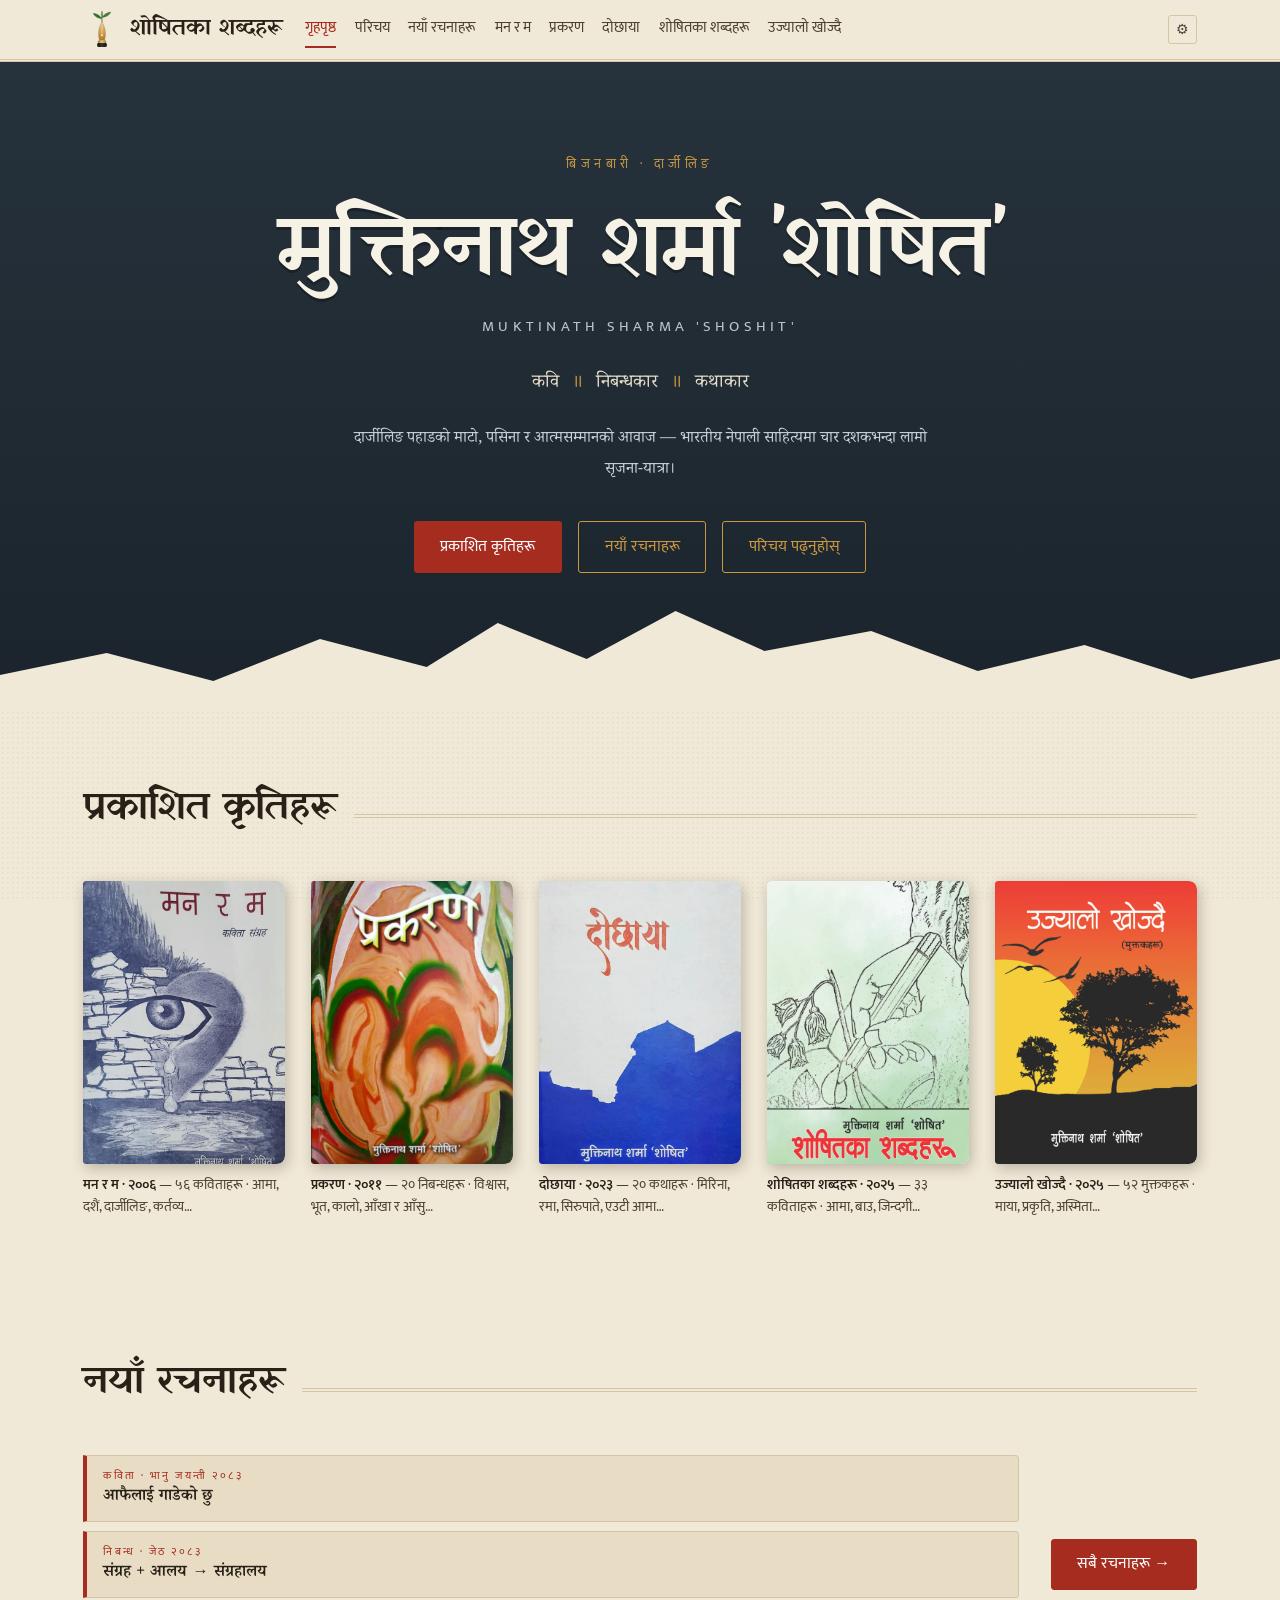
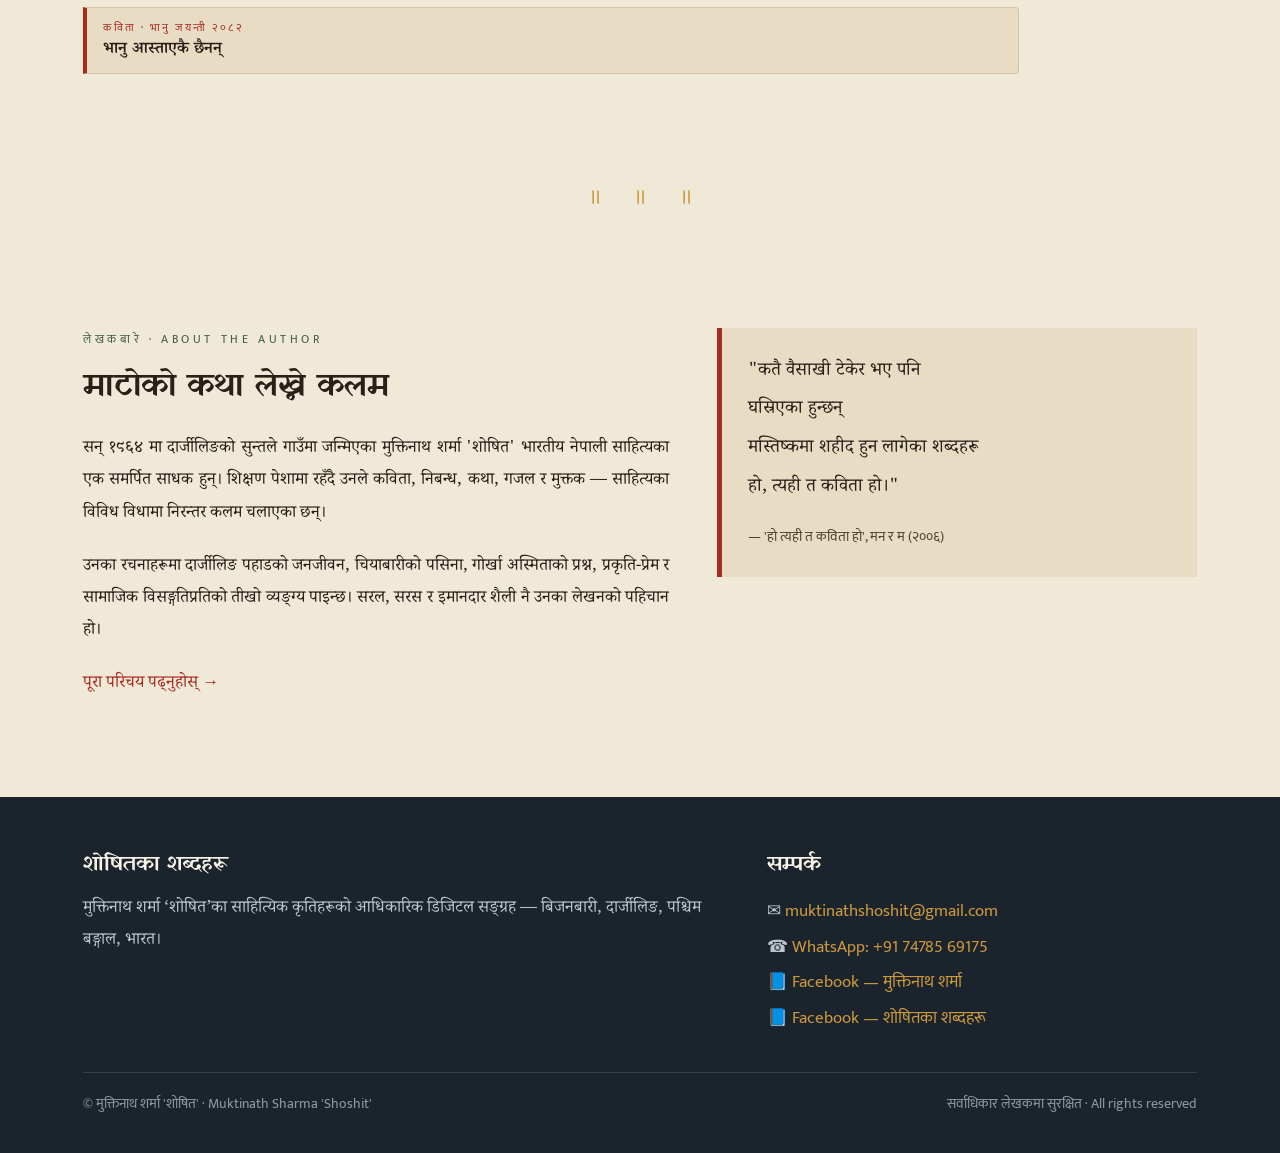
==== commit 8604d023: "Replace scattered lang/theme controls with a unified settings panel Removes the desktop lang-switche" ====
--- a/index.html
+++ b/index.html
@@ -100,12 +100,7 @@
       <a href="books/ujyalo-khojdai.html" data-ne="उज्यालो खोज्दै" data-en="Ujyalo Khojdai" data-hi="उज्यालो खोज्दै">उज्यालो खोज्दै</a>
     </nav>
     </div>
-    <div class="lang-switcher" aria-label="Language / भाषा">
-      <button class="lang-btn active" data-lang="ne" aria-pressed="true" title="नेपाली">नेपाली</button>
-      <button class="lang-btn" data-lang="en" aria-pressed="false" title="English">EN</button>
-      <button class="lang-btn" data-lang="hi" aria-pressed="false" title="हिन्दी">हि</button>
-    </div>
-    <button id="theme-toggle" aria-label="Switch to dark mode" title="Switch to dark mode">☾</button>
+    <button id="settings-toggle" aria-label="Settings" aria-expanded="false" title="Settings">⚙</button>
   </div>
 </header>
 
@@ -297,6 +292,31 @@
 </footer>
 
 <button id="back-top" aria-label="Back to top" title="Back to top">↑</button>
+
+<div id="settings-panel" aria-hidden="true" role="dialog" aria-modal="true" aria-labelledby="settings-panel-title">
+  <div class="settings-backdrop"></div>
+  <div class="settings-drawer">
+    <div class="settings-head">
+      <span id="settings-panel-title" class="settings-title" data-ne="सेटिङ" data-en="Settings" data-hi="सेटिंग">सेटिङ</span>
+      <button id="settings-close" aria-label="बन्द गर्नुहोस्">✕</button>
+    </div>
+    <div class="settings-body">
+      <div class="settings-section">
+        <p class="settings-label" data-ne="भाषा" data-en="Language" data-hi="भाषा">भाषा</p>
+        <div class="lang-switcher" aria-label="Language / भाषा">
+          <button class="lang-btn active" data-lang="ne" aria-pressed="true" title="नेपाली">नेपाली</button>
+          <button class="lang-btn" data-lang="en" aria-pressed="false" title="English">English</button>
+          <button class="lang-btn" data-lang="hi" aria-pressed="false" title="हिन्दी">हिन्दी</button>
+        </div>
+      </div>
+      <div class="settings-section">
+        <p class="settings-label" data-ne="थिम" data-en="Theme" data-hi="थीम">थिम</p>
+        <button id="theme-toggle" aria-label="Switch to dark mode" title="Switch to dark mode">☾ Dark</button>
+      </div>
+    </div>
+  </div>
+</div>
+
 <script src="js/site.js"></script>
 </body>
 </html>
--- a/css/style.css
+++ b/css/style.css
@@ -195,26 +195,25 @@
   border-bottom:2px solid var(--sindoor);
 }
 
-/* ── theme toggle ── */
-#theme-toggle{
+/* ── settings toggle (header button) ── */
+#settings-toggle{
   background:none; border:1px solid var(--line);
   border-radius:3px; padding:.18rem .42rem;
   font-size:.88rem; cursor:pointer; color:var(--ink-soft);
-  flex-shrink:0; line-height:1.5;
+  flex-shrink:0; line-height:1.5; margin-left:auto;
   transition:background .15s, color .15s, border-color .15s;
 }
-#theme-toggle:hover{
+#settings-toggle:hover,
+#settings-toggle[aria-expanded="true"]{
   background:var(--paper-2); border-color:var(--gold); color:var(--ink);
 }
 
-/* ── language switcher ── */
-.lang-switcher{
-  display:flex; gap:.25rem; margin-left:auto; flex-shrink:0;
-}
+/* ── language switcher (used inside settings panel) ── */
+.lang-switcher{ display:flex; gap:.25rem; flex-shrink:0; }
 .lang-btn{
   background:none; border:1px solid var(--line);
-  border-radius:3px; padding:.18rem .52rem;
-  font-size:.78rem; font-family:var(--ui);
+  border-radius:3px; padding:.22rem .6rem;
+  font-size:.82rem; font-family:var(--ui);
   color:var(--ink-soft); cursor:pointer;
   transition:background .15s, color .15s, border-color .15s;
   line-height:1.5;
@@ -224,6 +223,66 @@
 .lang-btn[aria-pressed="true"]{
   background:var(--sindoor); border-color:var(--sindoor); color:#fff;
 }
+
+/* ── settings panel ── */
+#settings-panel{
+  position:fixed; inset:0; z-index:100;
+  pointer-events:none;
+}
+#settings-panel.is-open{ pointer-events:auto; }
+
+.settings-backdrop{
+  position:absolute; inset:0;
+  background:rgba(41,32,24,.35);
+  opacity:0; transition:opacity .22s;
+}
+#settings-panel.is-open .settings-backdrop{ opacity:1; }
+
+.settings-drawer{
+  position:absolute; top:0; right:0; bottom:0;
+  width:min(300px,90vw);
+  background:var(--paper); border-left:2px solid var(--line);
+  display:flex; flex-direction:column;
+  transform:translateX(100%); transition:transform .22s ease;
+  overflow-y:auto;
+}
+#settings-panel.is-open .settings-drawer{ transform:translateX(0); }
+
+.settings-head{
+  display:flex; align-items:center; justify-content:space-between;
+  padding:.85rem 1.1rem;
+  border-bottom:1px solid var(--line);
+}
+.settings-title{
+  font-family:var(--ui); font-weight:700; font-size:.95rem; color:var(--ink);
+}
+#settings-close{
+  background:none; border:none; cursor:pointer;
+  color:var(--ink-soft); font-size:1rem; padding:.2rem .4rem;
+  line-height:1; border-radius:3px;
+  transition:color .15s, background .15s;
+}
+#settings-close:hover{ color:var(--ink); background:var(--paper-2); }
+
+.settings-body{
+  padding:1.2rem 1.1rem; display:flex; flex-direction:column; gap:1.6rem;
+}
+.settings-section{ display:flex; flex-direction:column; gap:.55rem; }
+.settings-label{
+  font-size:.72rem; font-family:var(--ui); font-weight:700;
+  color:var(--ink-soft); text-transform:uppercase; letter-spacing:.09em;
+}
+
+/* theme toggle inside settings panel */
+#theme-toggle{
+  align-self:flex-start;
+  background:none; border:1px solid var(--line);
+  border-radius:3px; padding:.3rem .75rem;
+  font-size:.88rem; cursor:pointer; color:var(--ink-soft);
+  line-height:1.5; font-family:var(--ui);
+  transition:background .15s, color .15s, border-color .15s;
+}
+#theme-toggle:hover{ background:var(--paper-2); border-color:var(--gold); color:var(--ink); }
 
 /* ── mobile nav hamburger ── */
 #nav-toggle{
@@ -870,9 +929,9 @@
    Print styles
    ──────────────────────────────────────────────────────────── */
 @media print{
-  .site-head, .site-foot, .share-strip, .lang-switcher,
+  .site-head, .site-foot, .share-strip,
   #back-top, #read-progress, .toc-fold, .cta-row,
-  #nav-toggle, .skip-link{ display:none !important; }
+  #nav-toggle, #settings-toggle, #settings-panel, .skip-link{ display:none !important; }
   .reader{ grid-template-columns:1fr !important; }
   .piece{ break-inside:avoid; page-break-inside:avoid; }
   body{
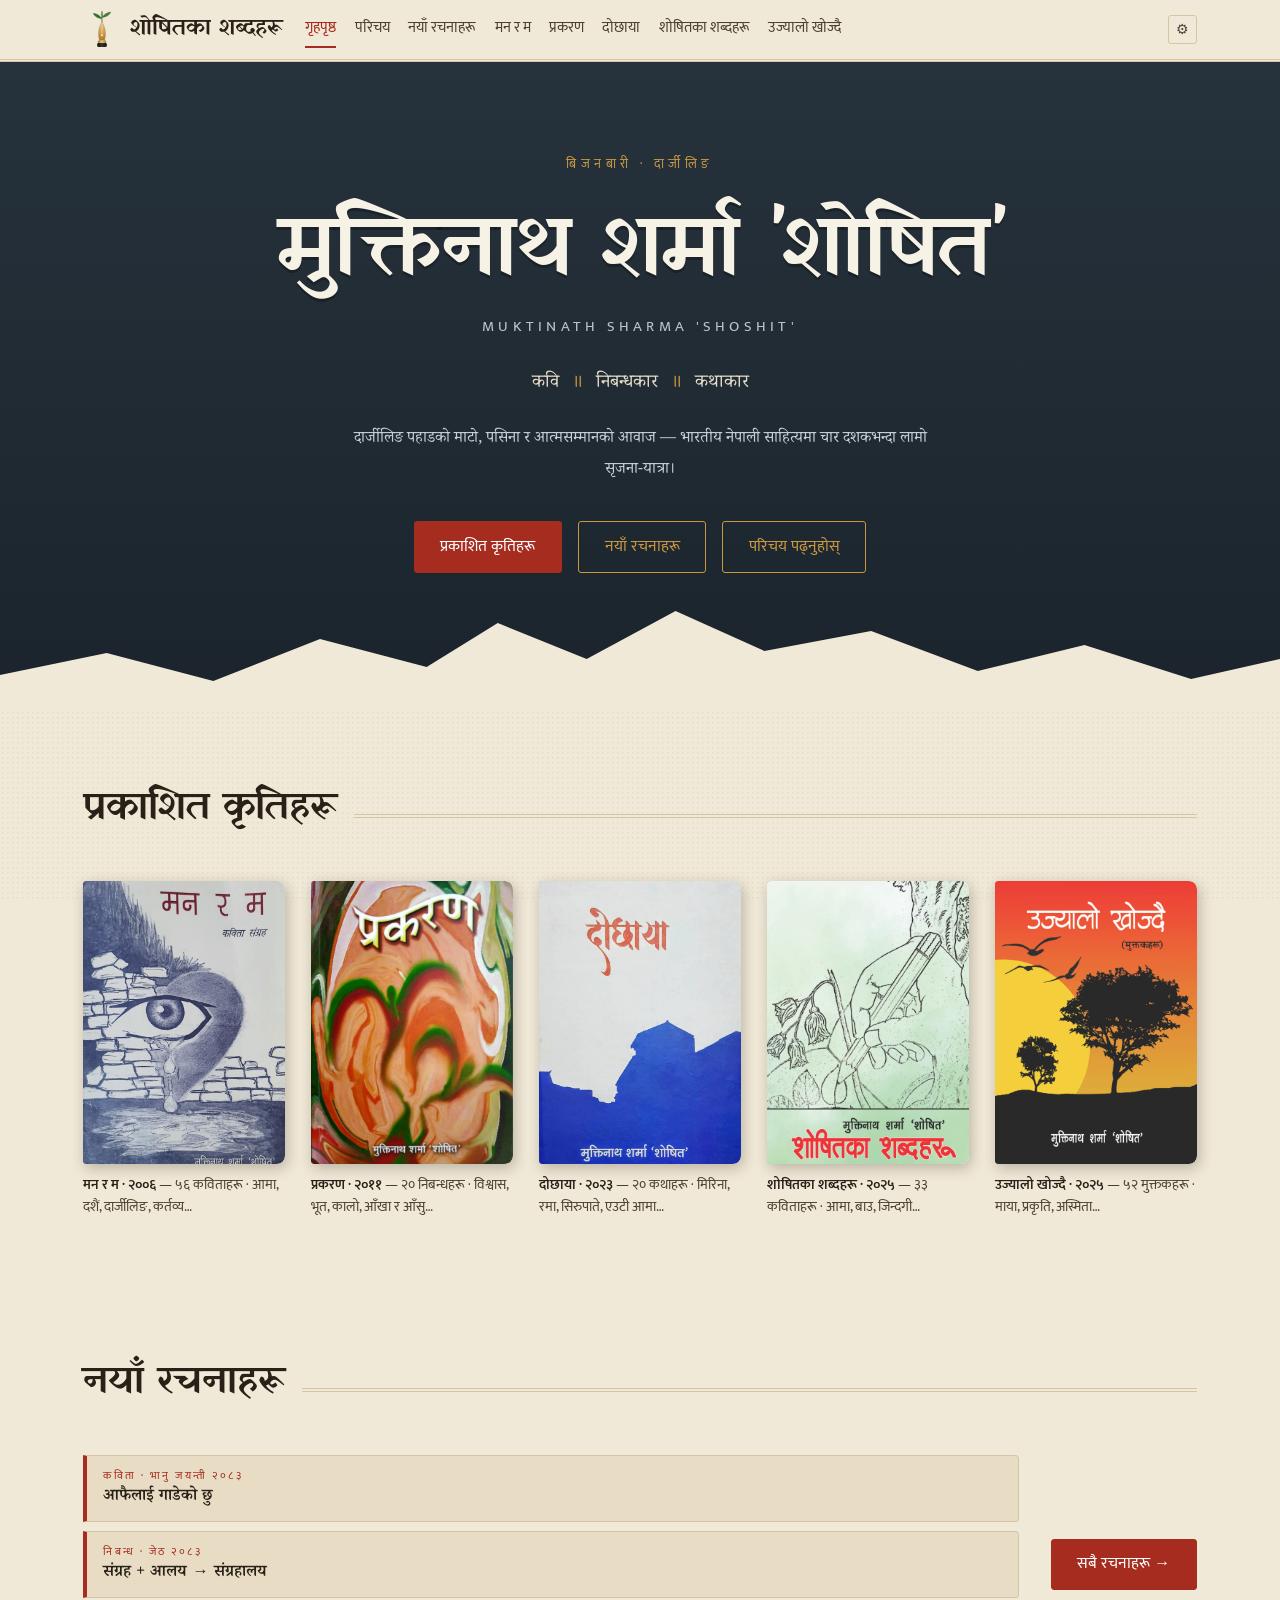
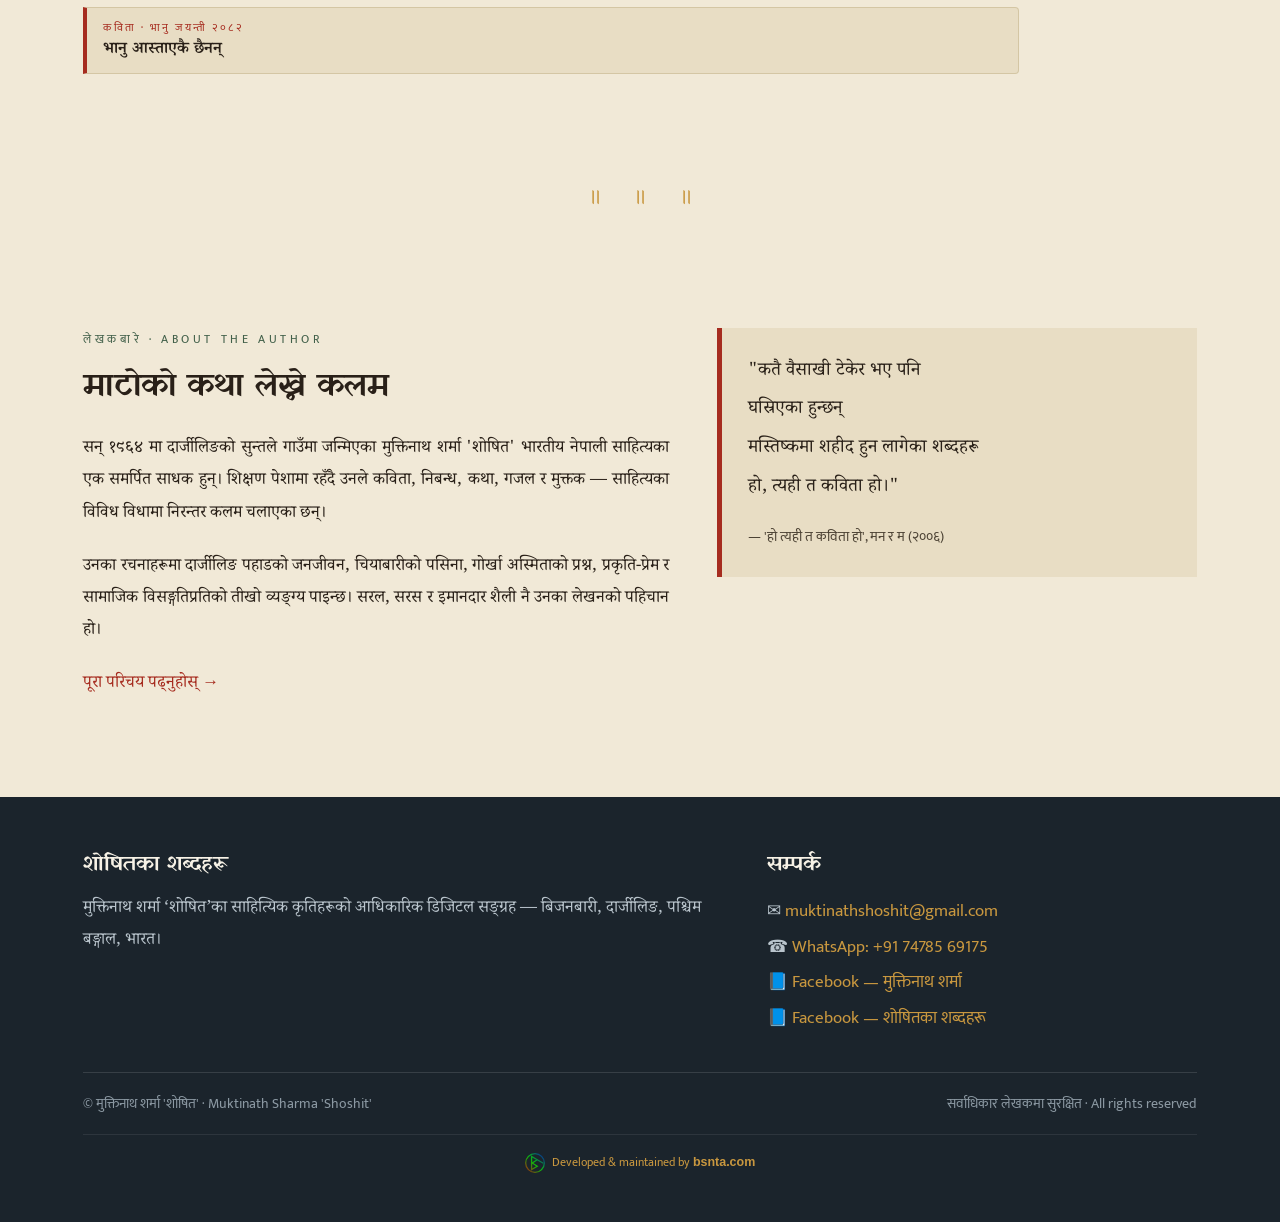
==== commit a342f35f: "Add bsnta.com developer credit to footer across all pages Adds a 'Developed & maintained by bsnta.co" ====
--- a/index.html
+++ b/index.html
@@ -288,10 +288,24 @@
       <span>© मुक्तिनाथ शर्मा 'शोषित' · Muktinath Sharma 'Shoshit'</span>
       <span>सर्वाधिकार लेखकमा सुरक्षित · All rights reserved</span>
     </div>
+    <div class="dev-credit">
+      <a href="https://bsnta.com" rel="noopener noreferrer" class="dev-credit-link">
+        <img src="images/bsnta-logo.svg" alt="bsnta.com" class="dev-credit-logo" width="20" height="20">
+        <span>Developed &amp; maintained by <strong>bsnta.com</strong></span>
+      </a>
+    </div>
   </div>
 </footer>
 
 <button id="back-top" aria-label="Back to top" title="Back to top">↑</button>
+
+<div id="reader-toolbar" aria-hidden="true" aria-label="Reading controls">
+  <button id="toolbar-lang-cycle" class="toolbar-btn" title="भाषा बदल्नुहोस्">ने</button>
+  <span class="toolbar-sep" aria-hidden="true"></span>
+  <button class="toolbar-btn font-size-btn" data-size="sm" title="Smaller text">A−</button>
+  <button class="toolbar-btn font-size-btn" data-size="md" title="Default text">A</button>
+  <button class="toolbar-btn font-size-btn" data-size="lg" title="Larger text">A+</button>
+</div>
 
 <div id="settings-panel" aria-hidden="true" role="dialog" aria-modal="true" aria-labelledby="settings-panel-title">
   <div class="settings-backdrop"></div>
@@ -313,6 +327,14 @@
         <p class="settings-label" data-ne="थिम" data-en="Theme" data-hi="थीम">थिम</p>
         <button id="theme-toggle" aria-label="Switch to dark mode" title="Switch to dark mode">☾ Dark</button>
       </div>
+      <div class="settings-section">
+        <p class="settings-label" data-ne="अक्षर आकार" data-en="Font Size" data-hi="अक्षर आकार">अक्षर आकार</p>
+        <div class="font-size-controls">
+          <button class="font-size-btn" data-size="sm" title="Smaller text">A−</button>
+          <button class="font-size-btn active" data-size="md" title="Default text">A</button>
+          <button class="font-size-btn" data-size="lg" title="Larger text">A+</button>
+        </div>
+      </div>
     </div>
   </div>
 </div>
--- a/css/style.css
+++ b/css/style.css
@@ -899,15 +899,8 @@
   max-width:var(--measure); margin:0 auto;
 }
 
-/* ── Font size controls (reader pages) ── */
-.font-size-controls{
-  display:flex; align-items:center; gap:.3rem;
-  margin-bottom:1.2rem;
-}
-.font-size-label{
-  font-family:var(--ui); font-size:.72rem; letter-spacing:.18em;
-  text-transform:uppercase; color:var(--tea); margin-right:.1rem;
-}
+/* ── Font size controls (settings panel) ── */
+.font-size-controls{ display:flex; align-items:center; gap:.3rem; }
 .font-size-btn{
   background:none; border:1px solid var(--line);
   border-radius:3px; padding:.15rem .45rem;
@@ -918,12 +911,53 @@
 .font-size-btn:hover{ background:var(--paper-2); border-color:var(--gold); color:var(--ink); }
 .font-size-btn.active{ background:var(--sindoor); border-color:var(--sindoor); color:#fff; }
 
-.reader[data-font-size="sm"] .verse,
-.reader[data-font-size="sm"] .prose,
-.reader[data-font-size="sm"] .prose-flow{ font-size:.93rem; }
-.reader[data-font-size="lg"] .verse,
-.reader[data-font-size="lg"] .prose,
-.reader[data-font-size="lg"] .prose-flow{ font-size:1.18rem; }
+/* ── Reader toolbar (floating quick controls while reading) ── */
+#reader-toolbar{
+  position:fixed; bottom:1.4rem; left:0; right:0; z-index:70;
+  margin:0 auto; width:max-content;
+  display:flex; align-items:center; gap:.1rem;
+  background:var(--paper); border:1px solid var(--line);
+  border-radius:2rem; padding:.28rem .44rem;
+  box-shadow:0 2px 16px rgba(41,32,24,.2);
+  opacity:0; pointer-events:none;
+  transform:translateY(.6rem);
+  transition:opacity .22s, transform .22s;
+}
+#reader-toolbar.is-visible{
+  opacity:1; pointer-events:auto; transform:translateY(0);
+}
+.toolbar-btn{
+  background:none; border:none; cursor:pointer;
+  padding:.2rem .48rem; border-radius:1.5rem;
+  font-size:.8rem; font-family:var(--ui); font-weight:600;
+  color:var(--ink-soft); line-height:1.5;
+  transition:background .12s, color .12s;
+}
+.toolbar-btn:hover{ background:var(--paper-2); color:var(--ink); }
+#toolbar-lang-cycle{ color:var(--sindoor); }
+#toolbar-lang-cycle:hover{ background:var(--paper-2); }
+.toolbar-sep{
+  width:1px; height:1.1rem; background:var(--line);
+  margin:0 .15rem; flex-shrink:0; align-self:center;
+}
+/* font-size buttons inside toolbar: no border, use colour for active */
+#reader-toolbar .font-size-btn{
+  border:none; padding:.2rem .48rem; border-radius:1.5rem;
+  background:none;
+}
+#reader-toolbar .font-size-btn:hover{ background:var(--paper-2); border:none; color:var(--ink); }
+#reader-toolbar .font-size-btn.active{
+  background:none; border:none; color:var(--sindoor);
+}
+
+html[data-font-size="sm"] .verse,
+html[data-font-size="sm"] .prose,
+html[data-font-size="sm"] .prose-flow,
+html[data-font-size="sm"] .parichay-verse{ font-size:.93rem; }
+html[data-font-size="lg"] .verse,
+html[data-font-size="lg"] .prose,
+html[data-font-size="lg"] .prose-flow,
+html[data-font-size="lg"] .parichay-verse{ font-size:1.18rem; }
 
 /* ────────────────────────────────────────────────────────────
    Print styles
@@ -931,7 +965,7 @@
 @media print{
   .site-head, .site-foot, .share-strip,
   #back-top, #read-progress, .toc-fold, .cta-row,
-  #nav-toggle, #settings-toggle, #settings-panel, .skip-link{ display:none !important; }
+  #nav-toggle, #settings-toggle, #settings-panel, #reader-toolbar, .skip-link{ display:none !important; }
   .reader{ grid-template-columns:1fr !important; }
   .piece{ break-inside:avoid; page-break-inside:avoid; }
   body{
@@ -1060,3 +1094,19 @@
 }
 .back-to-list:hover{ border-color:var(--sindoor); color:var(--sindoor); }
 
+
+/* ── Developer credit (footer) ── */
+.dev-credit{
+  border-top:1px solid rgba(255,255,255,.08);
+  margin-top:1rem; padding-top:1rem;
+  text-align:center;
+}
+.dev-credit-link{
+  display:inline-flex; align-items:center; gap:.45rem;
+  font-family:var(--ui); font-size:.78rem; color:#536069;
+  text-decoration:none;
+  transition:color .18s;
+}
+.dev-credit-link:hover{ color:var(--gold); text-decoration:none; }
+.dev-credit-logo{ width:20px; height:20px; opacity:.7; }
+.dev-credit-link:hover .dev-credit-logo{ opacity:1; }
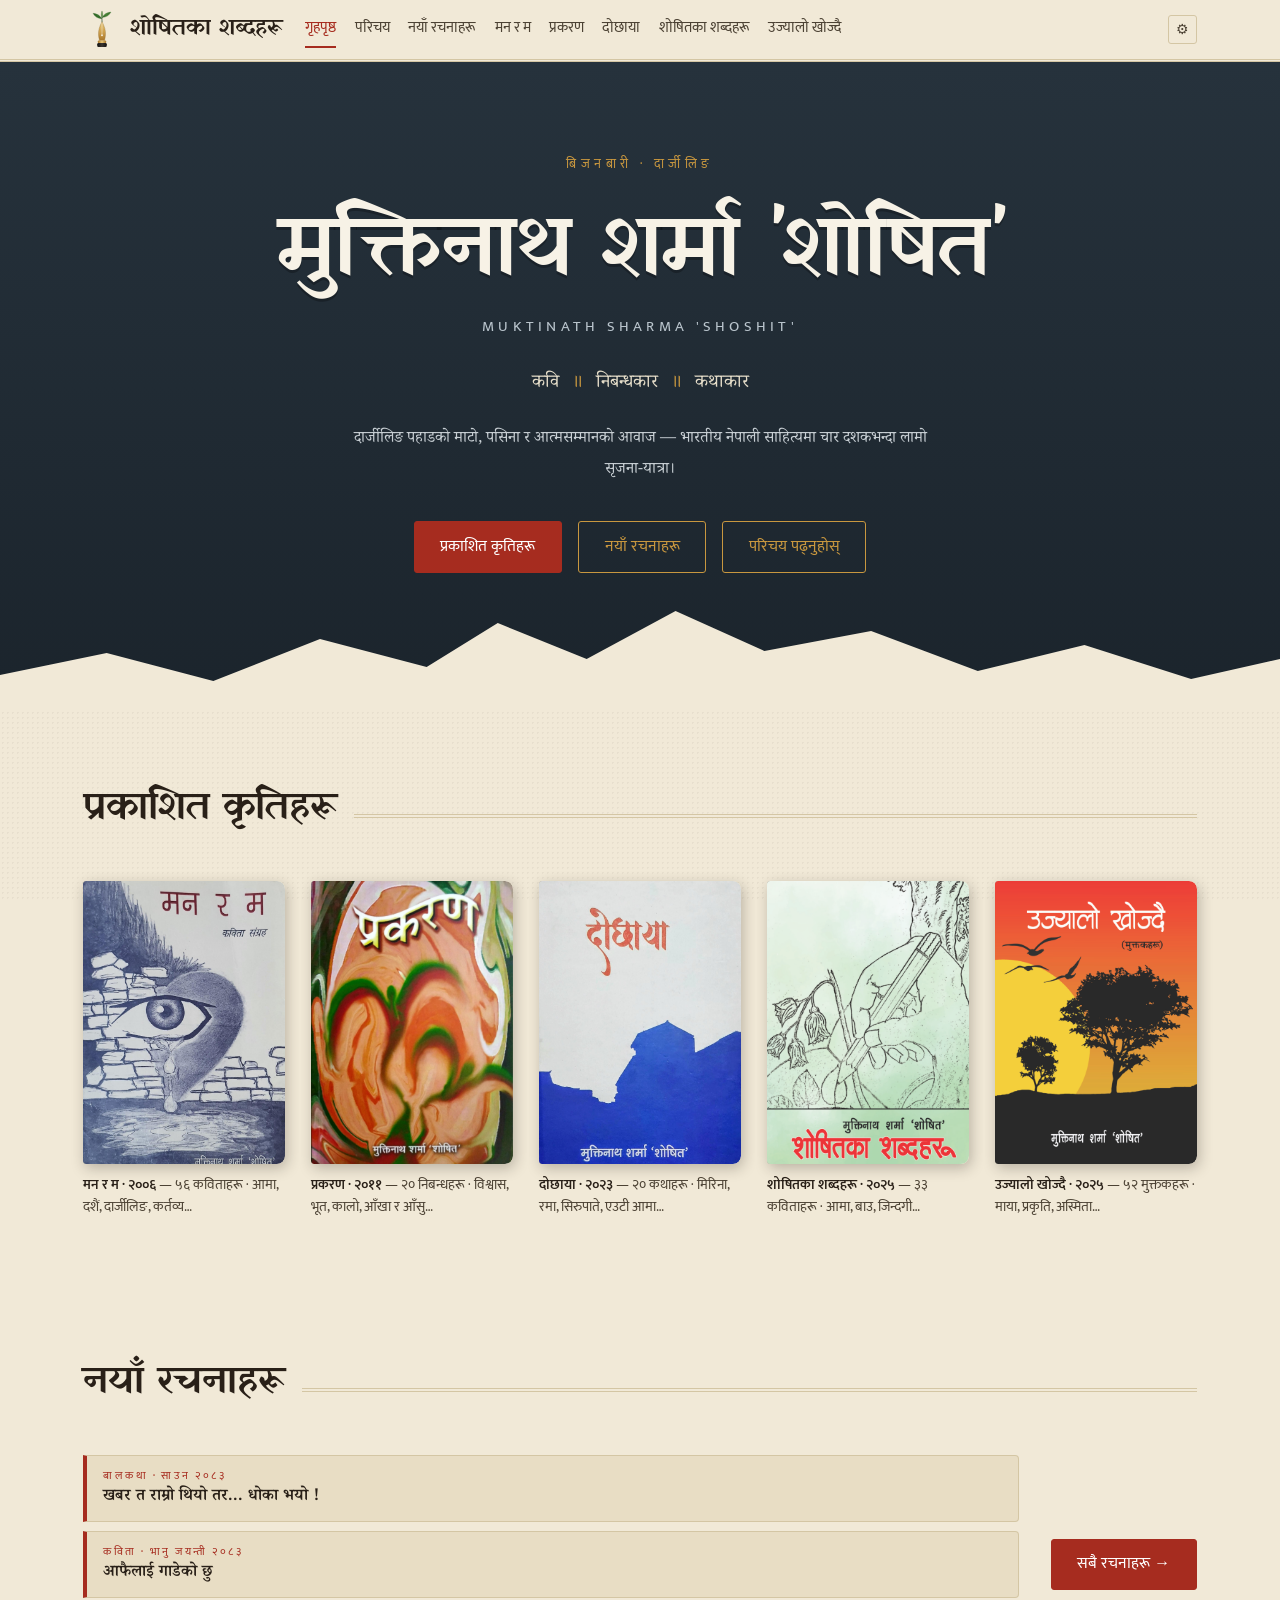
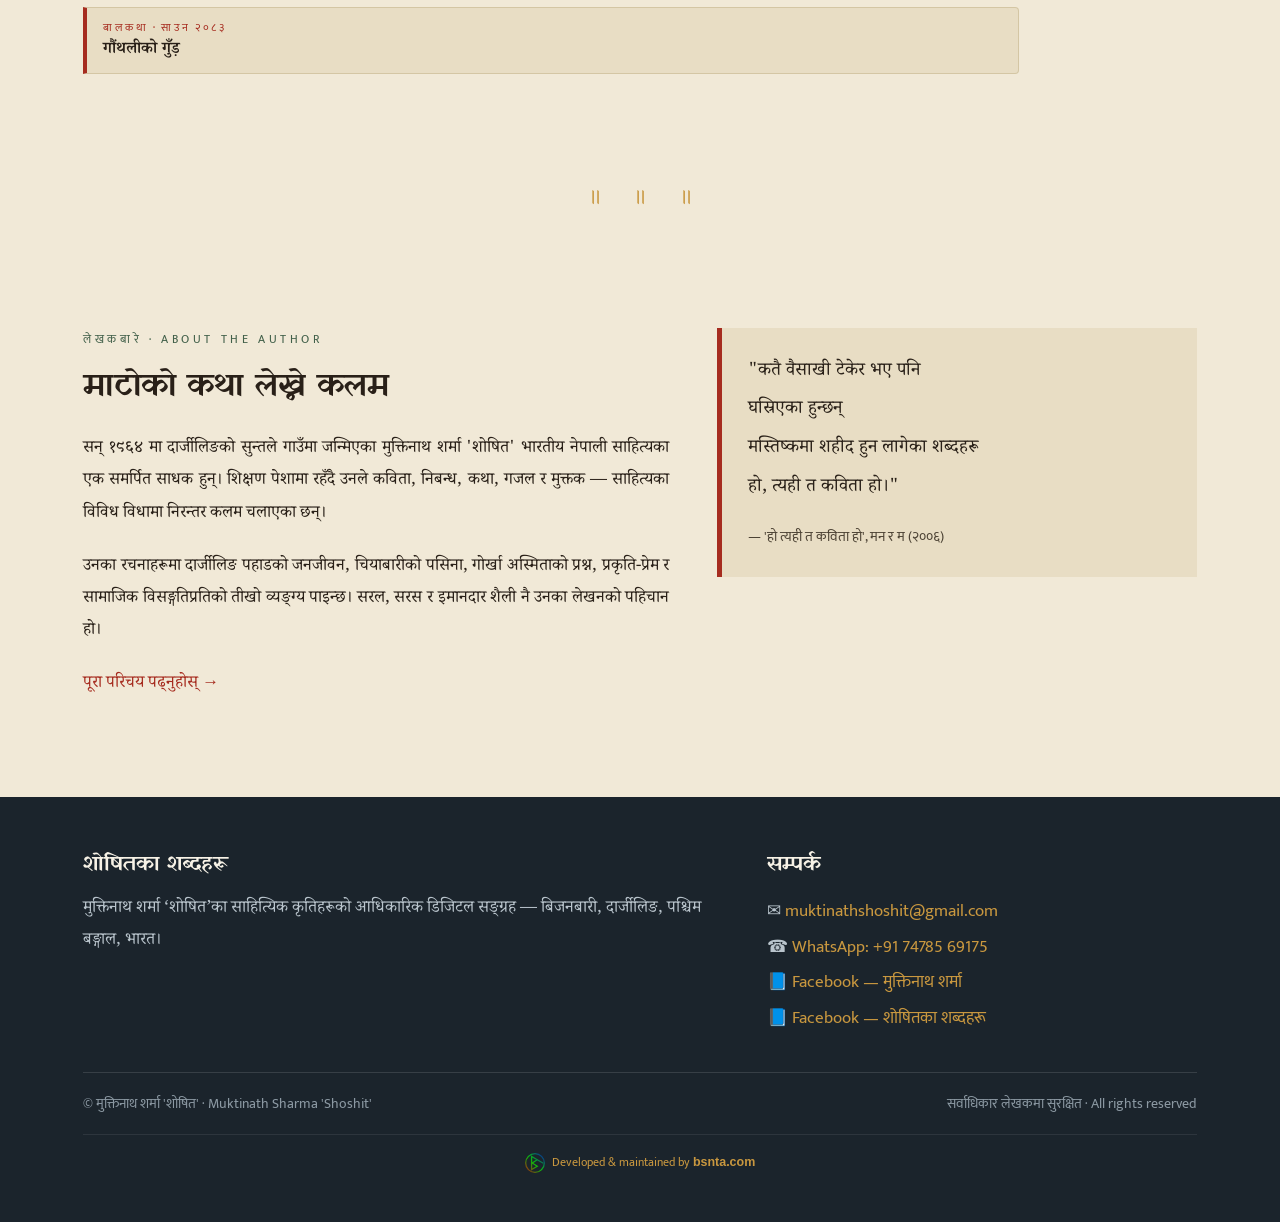
==== commit 37d45c03: "Add children's story: खबर त राम्रो थियो तर... धोका भयो ! New बालकथा (p5) by Muktinath Sharma 'Shoshi" ====
--- a/index.html
+++ b/index.html
@@ -192,17 +192,17 @@
     </div>
     <div class="recent-strip">
       <div class="recent-items">
+        <a class="recent-item" href="rachana.html#p5">
+          <span class="recent-kicker" data-ne="बालकथा · साउन २०८३" data-en="Children's Story · Shrawan 2083 BS" data-hi="बाल कहानी · सावन २०८३">बालकथा · साउन २०८३</span>
+          <span class="recent-title" data-ne="खबर त राम्रो थियो तर... धोका भयो !" data-en="The News Was Good — But Then, Betrayal!" data-hi="खबर तो अच्छी थी, पर... धोखा हो गया !">खबर त राम्रो थियो तर... धोका भयो !</span>
+        </a>
         <a class="recent-item" href="rachana.html#p3">
           <span class="recent-kicker" data-ne="कविता · भानु जयन्ती २०८३" data-en="Poem · Bhanu Jayanti 2083 BS" data-hi="कविता · भानु जयंती २०८३">कविता · भानु जयन्ती २०८३</span>
           <span class="recent-title" data-ne="आफैलाई गाडेको छु" data-en="I Have Buried Myself" data-hi="मैंने खुद को दफ़ना दिया">आफैलाई गाडेको छु</span>
         </a>
-        <a class="recent-item" href="rachana.html#p2">
-          <span class="recent-kicker" data-ne="निबन्ध · जेठ २०८३" data-en="Essay · Jestha 2083 BS" data-hi="निबंध · जेठ २०८३">निबन्ध · जेठ २०८३</span>
-          <span class="recent-title" data-ne="संग्रह + आलय → संग्रहालय" data-en="Sangrah + Aalay → Sangrahalaya" data-hi="संग्रह + आलय → संग्रहालय">संग्रह + आलय → संग्रहालय</span>
-        </a>
-        <a class="recent-item" href="rachana.html#p1">
-          <span class="recent-kicker" data-ne="कविता · भानु जयन्ती २०८२" data-en="Poem · Bhanu Jayanti 2082 BS" data-hi="कविता · भानु जयंती २०८२">कविता · भानु जयन्ती २०८२</span>
-          <span class="recent-title" data-ne="भानु आस्ताएकै छैनन्" data-en="Bhanu Has Never Set" data-hi="भानु अस्त नहीं हुए">भानु आस्ताएकै छैनन्</span>
+        <a class="recent-item" href="rachana.html#p4">
+          <span class="recent-kicker" data-ne="बालकथा · साउन २०८३" data-en="Children's Story · Shrawan 2083 BS" data-hi="बाल कहानी · सावन २०८३">बालकथा · साउन २०८३</span>
+          <span class="recent-title" data-ne="गौंथलीको गुँड़" data-en="The Sparrow's Nest" data-hi="गौरैया का घोंसला">गौंथलीको गुँड़</span>
         </a>
       </div>
       <a class="btn solid recent-cta" href="rachana.html" data-ne="सबै रचनाहरू →" data-en="All New Works →" data-hi="सभी रचनाएँ →">सबै रचनाहरू →</a>
